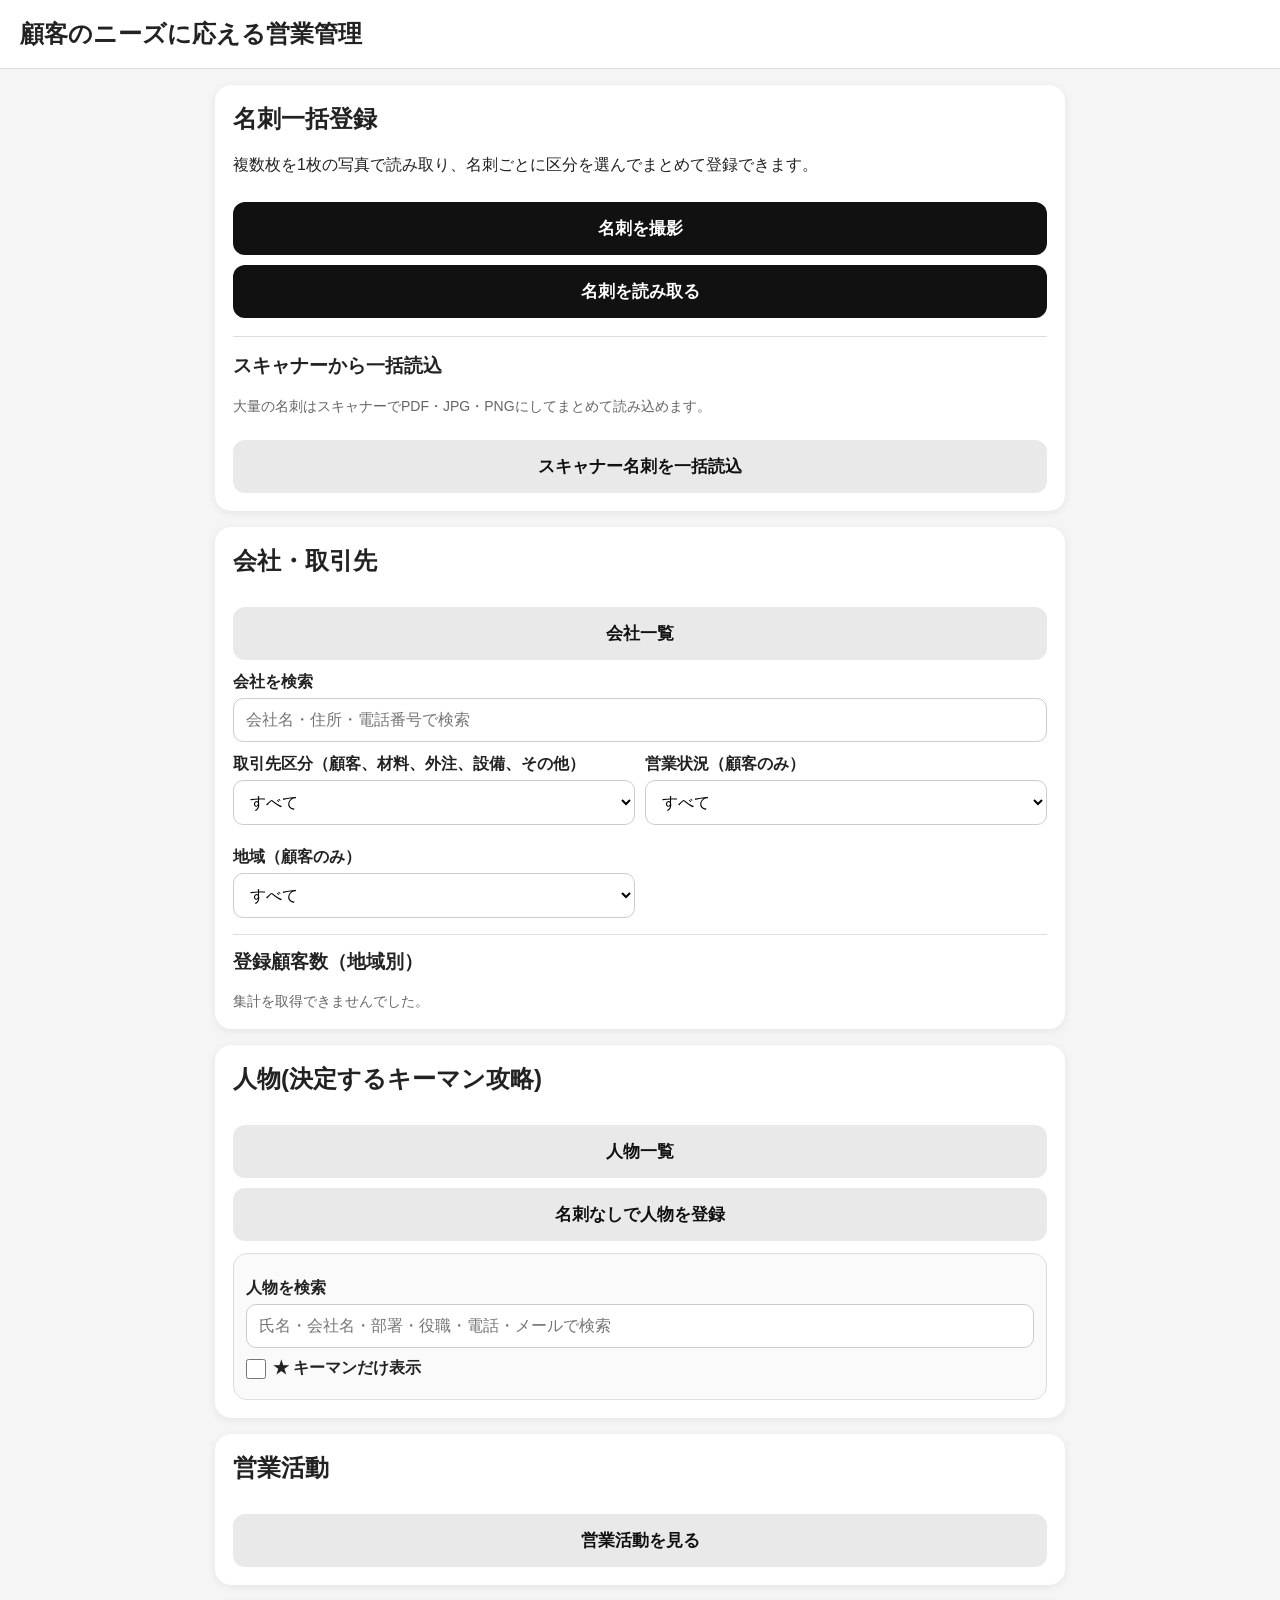
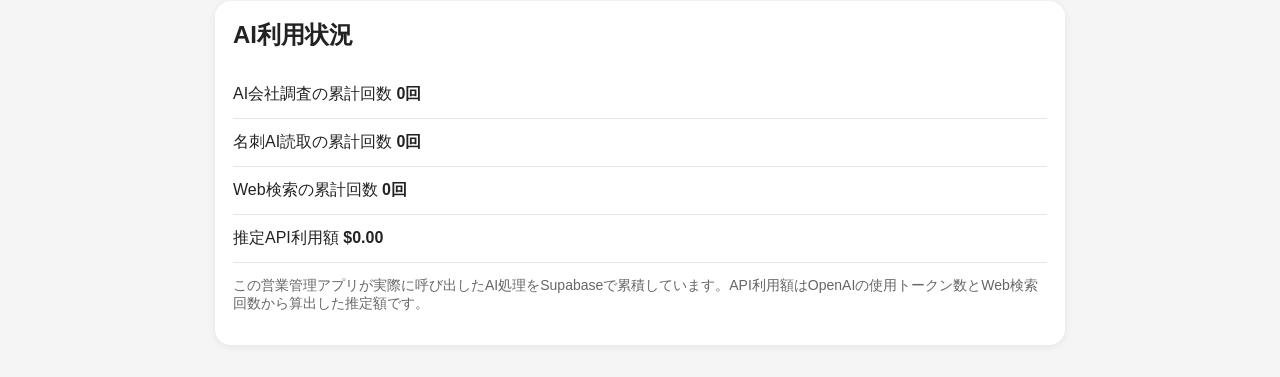
==== index.html @ 2561a69f "Load one-line people notes" ====
<!DOCTYPE html>
<html lang="ja"><head><meta charset="UTF-8"><meta name="viewport" content="width=device-width,initial-scale=1"><title>営業管理</title><style>
body{font-family:-apple-system,BlinkMacSystemFont,"Segoe UI",sans-serif;margin:0;background:#f5f5f5;color:#222}header{background:#fff;padding:18px 20px;font-size:24px;font-weight:700;border-bottom:1px solid #ddd;position:sticky;top:0;z-index:5}main{padding:16px;max-width:850px;margin:auto}.card{background:#fff;border-radius:16px;padding:18px;margin-bottom:16px;box-shadow:0 2px 8px #0001}h2,h3,h4{margin-top:0}label{display:block;margin-top:12px;margin-bottom:5px;font-weight:700}input,textarea,select{width:100%;box-sizing:border-box;padding:12px;border:1px solid #ccc;border-radius:10px;font-size:16px;background:#fff}button{width:100%;padding:15px;margin-top:10px;border:0;border-radius:12px;font-size:17px;font-weight:700;cursor:pointer}.primary{background:#111;color:#fff}.secondary{background:#e9e9e9;color:#111}.row{padding:13px 0;border-bottom:1px solid #e5e5e5}.clickable{cursor:pointer;text-decoration:underline;text-underline-offset:3px}.muted{color:#666;font-size:14px}.company-summary{font-size:14px;color:#444;margin:4px 0 2px;line-height:1.45}.hidden{display:none}.section-gap{margin-top:18px;padding-top:16px;border-top:1px solid #ddd}.badge{display:inline-block;font-size:13px;font-weight:800;padding:5px 9px;border-radius:999px;margin:5px 6px 4px 0}.顧客{background:#ff4fa3;color:#fff}.材料メーカー{background:#a9ef61}.外注先{background:#66d9ff}.設備会社{background:#ffe45e}.その他{background:#ddd}.status{display:inline-block;font-size:12px;padding:4px 8px;border-radius:999px;background:#eee}.batch-card,.article{border:1px solid #ddd;border-radius:14px;padding:14px;margin-top:14px;background:#fafafa}.filters{display:grid;grid-template-columns:1fr 1fr;gap:10px}@media(max-width:560px){.filters{grid-template-columns:1fr}}.article a,.youtube-link{font-weight:700}.article .meta{font-size:13px;color:#666}.choice-group{display:flex;flex-wrap:wrap;gap:6px 16px;margin:5px 0 10px}.choice{display:inline-flex;align-items:center;gap:5px;margin:0;padding:2px 0;font-size:15px;font-weight:400}.choice input{width:16px;height:16px;margin:0}.tendency-box{border:1px solid #e6e6e6;border-radius:14px;padding:14px;margin-top:16px;background:#fffdfd}.topic-box{margin-top:14px;padding:15px;border-radius:14px;background:#fff7e8;border:1px solid #f4d9a8}.topic-box h3{margin-bottom:10px}.topic-section{margin-top:12px;padding-top:10px;border-top:1px solid #f0d7ac}.topic-section:first-of-type{margin-top:0;padding-top:0;border-top:0}.topic-section h4{font-size:16px;margin:0 0 8px}.topic-item{background:#fff;border:1px solid #ead9bd;border-radius:12px;padding:11px 12px;margin:8px 0}.topic-title{font-size:13px;font-weight:800;color:#7a5a21;margin-bottom:4px}.topic-talk{font-size:15px;line-height:1.65}.topic-why{font-size:13px;color:#666;margin-top:5px;line-height:1.5}.glossary{margin-top:16px;padding:15px;border-radius:14px;background:#f4f8ff;border:1px solid #dbe8ff}.glossary h3{margin-bottom:5px}.glossary-intro{font-size:14px;color:#555;margin:0 0 10px}.term{padding:12px 0;border-bottom:1px solid #dbe3ef}.term:last-child{border-bottom:0}.term b{display:block;margin-bottom:3px}.term span{font-size:14px;line-height:1.55;color:#333}.term-image{width:100%;max-width:420px;max-height:280px;object-fit:contain;background:#fff;border:1px solid #dbe3ef;border-radius:12px;margin-top:10px}.image-caption{font-size:12px;color:#666;margin-top:4px}.image-source{font-size:12px;margin-top:3px;display:inline-block}.drawing-box{margin-top:16px;padding:14px;border:1px solid #d9d9d9;border-radius:12px;background:#fafafa}.drawing-box h4{margin:0 0 8px}.drawing-item{padding:10px 0;border-bottom:1px solid #e5e5e5}.drawing-item:last-child{border-bottom:0}.drawing-name{font-weight:700;margin-bottom:6px}.drawing-actions{display:flex;gap:8px;align-items:center}.drawing-actions a{display:inline-block;padding:8px 10px;border-radius:9px;background:#e9e9e9;color:#111;text-decoration:none;font-weight:700}.drawing-actions button{width:auto;margin:0;padding:8px 10px;font-size:14px;background:#ffe7e7;color:#8b0000}.drawing-upload-note{font-size:13px;color:#666;line-height:1.5;margin:4px 0 10px}.contact-person-card{padding:14px 0}.contact-person-card textarea{min-height:88px}.contact-person-card button{margin-top:7px}.region-counts{margin-top:16px;padding-top:14px;border-top:1px solid #ddd}.region-count-grid{display:grid;grid-template-columns:repeat(2,minmax(0,1fr));gap:8px 12px;margin-top:10px}.region-count-item{background:#f7f7f7;border-radius:10px;padding:9px 10px;font-size:14px}.region-count-item strong{float:right}
</style></head><body><header>顧客のニーズに応える営業管理</header><main>
<div class="card"><h2>名刺一括登録</h2><p>複数枚を1枚の写真で読み取り、名刺ごとに区分を選んでまとめて登録できます。</p><input type="file" id="cardCamera" accept="image/*" capture="environment" class="hidden"><button class="primary" id="cameraButton">名刺を撮影</button><img id="cardPreview" class="hidden" style="width:100%;margin-top:15px;border-radius:12px"><button class="primary" id="readCardButton">名刺を読み取る</button><div class="section-gap"><h3>スキャナーから一括読込</h3><p class="muted">大量の名刺はスキャナーでPDF・JPG・PNGにしてまとめて読み込めます。</p><button class="secondary" type="button" id="openScannerImportButton">スキャナー名刺を一括読込</button></div><div id="cardResult" class="hidden section-gap"><h3 id="cardResultTitle">読み取り結果</h3><button class="primary" id="saveAllCardsButtonTop">まとめて登録する</button><div id="batchCardList"></div><button class="primary" id="saveAllCardsButton">まとめて登録する</button><div class="section-gap"><p class="muted" style="margin-bottom:6px">続けて次の名刺を処理</p><button class="primary" id="cameraButtonAgain">名刺を撮影</button><button class="primary" id="readCardButtonAgain">名刺を読み取る</button></div></div></div>
<div class="card"><h2>会社・取引先</h2><button class="secondary" id="companyListButton">会社一覧</button><label for="companySearch">会社を検索</label><input id="companySearch" type="search" placeholder="会社名・住所・電話番号で検索" autocomplete="off"><div class="filters"><div><label>取引先区分（顧客、材料、外注、設備、その他）</label><select id="relationshipFilter"><option>すべて</option><option>顧客</option><option>材料メーカー</option><option>外注先</option><option>設備会社</option><option>その他</option></select></div><div><label>営業状況（顧客のみ）</label><select id="salesStatusFilter"><option>すべて</option><option>未訪問</option><option>訪問済み</option><option>継続フォロー</option><option>見積あり</option><option>受注</option></select></div><div><label>地域（顧客のみ）</label><select id="regionFilter"><option>すべて</option><option>北部九州</option><option>南部九州</option><option>佐賀県</option><option>長崎県</option><option>熊本県</option><option>大分県</option><option>宮崎県</option><option>鹿児島県</option><option>山口県</option><option>その他</option></select></div></div><div id="regionCustomerCounts" class="region-counts"><h3>登録顧客数（地域別）</h3><div class="muted">集計中…</div></div><div id="companyList" class="hidden section-gap"></div><div id="companyProfile" class="hidden section-gap"></div></div>
<div class="card"><h2>人物(決定するキーマン攻略)</h2><button class="secondary" id="contactListButton">人物一覧</button><div id="contactList" class="hidden section-gap"></div></div><div class="card"><h2>営業活動</h2><button class="secondary" id="activityListButton">営業活動を見る</button><div id="activityList" class="hidden section-gap"></div></div>
<div class="card" id="aiUsageCard"><h2>AI利用状況</h2><div class="row">AI会社調査の累計回数 <strong id="aiResearchCount">0回</strong></div><div class="row">名刺AI読取の累計回数 <strong id="aiCardCount">0回</strong></div><div class="row">Web検索の累計回数 <strong id="aiWebCount">0回</strong></div><div class="row">推定API利用額 <strong id="aiEstimatedCost">$0.00</strong></div><p class="muted">この営業管理アプリが実際に呼び出したAI処理をSupabaseで累積しています。API利用額はOpenAIの使用トークン数とWeb検索回数から算出した推定額です。</p></div></main><script>
const $=id=>document.getElementById(id),U='https://emauqxftmauvsffdjvyh.supabase.co',K='sb_publishable_9rgwKLiJU9dGVkqttq0-fQ_hrhNqnfa',A='eyJhbGciOiJIUzI1NiIsInR5cCI6IkpXVCJ9.eyJpc3MiOiJzdXBhYmFzZSIsInJlZiI6ImVtYXVxeGZ0bWF1dnNmZmRqdnloIiwicm9sZSI6ImFub24iLCJpYXQiOjE3ODY4Njg0NzksImV4cCI6MjEwMjQ0NDQ3OX0.iN2xz71VCeP7o6nz89v0wJMrUYkGyPKATtWaCl-MIO4',H={apikey:K,Authorization:`Bearer ${A}`},T=['顧客','材料メーカー','外注先','設備会社','その他'];
const esc=s=>String(s??'').replaceAll('&','&amp;').replaceAll('<','&lt;').replaceAll('>','&gt;').replaceAll('"','&quot;').replaceAll("'",'&#039;');
const norm=s=>(s||'').normalize('NFKC').replace(/\s+/g,'').toLowerCase();
const companyNorm=s=>norm(s).replace(/株式会社|有限会社|合同会社|合資会社|合名会社|\(株\)|（株）|\(有\)|（有）/g,'');
const urlLink=(url,label='リンクを開く')=>{const v=String(url||'').trim();return /^https?:\/\//i.test(v)?`<a href="${esc(v)}" target="_blank" rel="noopener noreferrer">${esc(label)}</a>`:''};
const opts=s=>T.map(x=>`<option ${x===s?'selected':''}>${x}</option>`).join('');
let companyListScrollY=0,detailOpen=false;
const LIST_CTX_KEY='salesCrmCompanyListContext';
function saveListContext(){const ctx={relationship:$('relationshipFilter')?.value||'すべて',salesStatus:$('salesStatusFilter')?.value||'すべて',region:$('regionFilter')?.value||'すべて',query:$('companySearch')?.value||'',scrollY:window.scrollY};sessionStorage.setItem(LIST_CTX_KEY,JSON.stringify(ctx));return ctx}
function readListContext(){try{return JSON.parse(sessionStorage.getItem(LIST_CTX_KEY)||'null')}catch{return null}}
function restoreListContext(ctx){if(!ctx)return;$('relationshipFilter').value=ctx.relationship||'すべて';$('salesStatusFilter').value=ctx.salesStatus||'すべて';$('regionFilter').value=ctx.region||'すべて';if($('companySearch'))$('companySearch').value=ctx.query||''}
if(!history.state)history.replaceState({view:'home'},'',location.pathname+location.search);
function editDistance(a,b){a=companyNorm(a);b=companyNorm(b);const m=a.length,n=b.length,d=Array.from({length:m+1},(_,i)=>Array(n+1).fill(0));for(let i=0;i<=m;i++)d[i][0]=i;for(let j=0;j<=n;j++)d[0][j]=j;for(let i=1;i<=m;i++)for(let j=1;j<=n;j++)d[i][j]=Math.min(d[i-1][j]+1,d[i][j-1]+1,d[i-1][j-1]+(a[i-1]===b[j-1]?0:1));return d[m][n]}
function similarity(a,b){const x=companyNorm(a),y=companyNorm(b),max=Math.max(x.length,y.length);return max?1-editDistance(x,y)/max:1}
function bestSimilarCompany(name,companies){let best=null,score=0;for(const c of companies){const s=similarity(name,c.company_name);if(s>score){score=s;best=c}}return score>=0.72?{company:best,score}:null}
const NORTH_FUKUOKA=['北九州市','中間市','水巻町','遠賀町','岡垣町','芦屋町','直方市','宮若市','鞍手町','小竹町','飯塚市','嘉麻市','桂川町','田川市','香春町','添田町','糸田町','川崎町','大任町','赤村','福智町','行橋市','豊前市','苅田町','みやこ町','築上町','吉富町','上毛町','宗像市','福津市','古賀市','新宮町'];
const PREF_HINTS={
'佐賀県':['佐賀県','佐賀市','唐津市','鳥栖市','多久市','伊万里市','武雄市','鹿島市','小城市','嬉野市','神埼市','吉野ヶ里町','基山町','上峰町','みやき町','有田町','大町町','江北町','白石町','太良町'],
'長崎県':['長崎県','長崎市','佐世保市','島原市','諫早市','大村市','平戸市','松浦市','対馬市','壱岐市','五島市','西海市','雲仙市','南島原市','長与町','時津町','東彼杵町','川棚町','波佐見町','小値賀町','佐々町','新上五島町'],
'熊本県':['熊本県','熊本市','八代市','人吉市','荒尾市','水俣市','玉名市','山鹿市','菊池市','宇土市','上天草市','宇城市','阿蘇市','天草市','合志市','美里町','玉東町','南関町','長洲町','和水町','大津町','菊陽町','南小国町','小国町','産山村','高森町','西原村','南阿蘇村','御船町','嘉島町','益城町','甲佐町','山都町','氷川町','芦北町','津奈木町','錦町','多良木町','湯前町','水上村','相良村','五木村','山江村','球磨村','あさぎり町','苓北町'],
'大分県':['大分県','大分市','別府市','中津市','日田市','佐伯市','臼杵市','津久見市','竹田市','豊後高田市','杵築市','宇佐市','豊後大野市','由布市','国東市','姫島村','日出町','九重町','玖珠町'],
'宮崎県':['宮崎県','宮崎市','都城市','延岡市','日南市','小林市','日向市','串間市','西都市','えびの市','三股町','高原町','国富町','綾町','高鍋町','新富町','西米良村','木城町','川南町','都農町','門川町','諸塚村','椎葉村','美郷町','高千穂町','日之影町','五ヶ瀬町'],
'鹿児島県':['鹿児島県','鹿児島市','鹿屋市','枕崎市','阿久根市','出水市','指宿市','西之表市','垂水市','薩摩川内市','日置市','曽於市','霧島市','いちき串木野市','南さつま市','志布志市','奄美市','南九州市','伊佐市','姶良市','三島村','十島村','さつま町','長島町','湧水町','大崎町','東串良町','錦江町','南大隅町','肝付町','中種子町','南種子町','屋久島町','大和村','宇検村','瀬戸内町','龍郷町','喜界町','徳之島町','天城町','伊仙町','和泊町','知名町','与論町'],
'山口県':['山口県','下関市','宇部市','山口市','萩市','防府市','下松市','岩国市','光市','長門市','柳井市','美祢市','周南市','山陽小野田市','周防大島町','和木町','上関町','田布施町','平生町','阿武町']};
function regionOfAddress(address){const a=String(address||'').normalize('NFKC');if(!a)return 'その他';if(a.includes('福岡県')||NORTH_FUKUOKA.some(x=>a.includes(x))||['福岡市','久留米市','大牟田市','筑後市','八女市','柳川市','みやま市','筑紫野市','春日市','大野城市','太宰府市','糸島市'].some(x=>a.includes(x))){return NORTH_FUKUOKA.some(x=>a.includes(x))?'北部九州':'南部九州'}for(const [pref,hints] of Object.entries(PREF_HINTS)){if(hints.some(x=>a.includes(x)))return pref}const prefs=['北海道','青森県','岩手県','宮城県','秋田県','山形県','福島県','茨城県','栃木県','群馬県','埼玉県','千葉県','東京都','神奈川県','新潟県','富山県','石川県','福井県','山梨県','長野県','岐阜県','静岡県','愛知県','三重県','滋賀県','京都府','大阪府','兵庫県','奈良県','和歌山県','鳥取県','島根県','岡山県','広島県','徳島県','香川県','愛媛県','高知県','沖縄県'];for(const pref of prefs){if(a.includes(pref))return pref}return 'その他'}
async function loadRegionCustomerCounts(){const box=$('regionCustomerCounts');if(!box)return;try{const a=await getAll(`/rest/v1/companies?select=address&relationship_type=eq.${encodeURIComponent('顧客')}`);const order=['北部九州','南部九州','佐賀県','長崎県','熊本県','大分県','宮崎県','鹿児島県','山口県','その他'];const counts=Object.fromEntries(order.map(x=>[x,0]));for(const c of a){const r=regionOfAddress(c.address);counts[r]=(counts[r]||0)+1}box.innerHTML=`<h3>登録顧客数（地域別）</h3><div style="font-size:15px;margin-bottom:4px">顧客合計 <strong>${a.length}社</strong></div><div class="region-count-grid">${order.map(r=>`<div class="region-count-item">${r}<strong>${counts[r]||0}社</strong></div>`).join('')}</div>`}catch(e){box.innerHTML=`<h3>登録顧客数（地域別）</h3><div class="muted">集計を取得できませんでした。</div>`}}
loadRegionCustomerCounts();
function glossaryFor(c){let items=Array.isArray(c.main_product_glossary)?c.main_product_glossary:[],imgs=Array.isArray(c.main_product_glossary_images)?c.main_product_glossary_images:[];if(!items.length)return `<div class="glossary"><h3>主力製品の用語をやさしく解説</h3><p class="glossary-intro">主力製品に関する専門用語は、現在まだAIで整理されていません。</p></div>`;return `<div class="glossary"><h3>主力製品の用語をやさしく解説</h3><p class="glossary-intro">文章だけで分かりにくいものは、確認できた実物写真や図も表示します。</p>${items.map(x=>{let im=imgs.find(y=>norm(y.term)===norm(x.term));return `<div class="term"><b>${esc(x.term||'')}</b><span>${esc(x.explanation||'')}</span>${im?`<div><img class="term-image" src="${esc(im.image_url)}" alt="${esc(x.term||'主力製品')}の参考画像" loading="lazy" onerror="this.style.display='none';this.nextElementSibling.style.display='none';"><div><div class="image-caption">${esc(im.caption||'参考画像')}</div><a class="image-source" href="${esc(im.source_page_url)}" target="_blank" rel="noopener">画像の出典を見る</a></div></div>`:''}</div>`}).join('')}</div>`}
function linkifyText(text){const raw=String(text||'');const re=/(https?:\/\/[^\s<>'"）)】]+)(?=[\s<>'"）)】]|$)/g;let out='',last=0,m;while((m=re.exec(raw))){out+=esc(raw.slice(last,m.index));const u=m[1];out+=`<a href="${esc(u)}" target="_blank" rel="noopener noreferrer">${esc(u)}</a>`;last=m.index+u.length}return out+esc(raw.slice(last))}
function topicItems(items){if(!Array.isArray(items)||!items.length)return '<p class="muted">AIが現在の話題を整理中です。</p>';return items.map(x=>`<div class="topic-item"><div class="topic-title">${linkifyText(x.title||'')}</div><div class="topic-talk">${linkifyText(x.talk||'')}</div>${x.why?`<div class="topic-why">なぜ使いやすい？ ${linkifyText(x.why)}</div>`:''}${x.url&&/^https?:\/\//i.test(x.url)?`<div class="topic-why"><a href="${esc(x.url)}" target="_blank" rel="noopener noreferrer">この話題の出典を開く</a></div>`:''}</div>`).join('')}
function salesTopicsFor(c){return `<div class="topic-box"><h3>今日の営業の話題</h3><div class="topic-section"><h4>① 今日の雑談ネタ</h4>${topicItems(c.smalltalk_topics)}</div><div class="topic-section"><h4>② この会社・業界の話題</h4>${topicItems(c.professional_topics)}</div></div>`}
async function get(path){let r=await fetch(U+path,{headers:H}),t=await r.text(),d;try{d=JSON.parse(t)}catch{throw Error(`データ取得エラー (${r.status})`)}if(!r.ok)throw Error(d?.message||`データ取得エラー (${r.status})`);return d}
async function getAll(path,pageSize=100){let all=[],offset=0;while(true){const sep=path.includes('?')?'&':'?';const page=await get(`${path}${sep}limit=${pageSize}&offset=${offset}`);all.push(...page);if(page.length<pageSize)break;offset+=pageSize;if(offset>5000)throw Error('会社一覧の取得件数が多すぎます')}return all}
async function patch(path,b){let r=await fetch(U+path,{method:'PATCH',headers:{...H,'Content-Type':'application/json'},body:JSON.stringify(b)});if(!r.ok)throw Error('保存に失敗しました');return r}

async function renderAiUsage(){try{const a=await get('/rest/v1/ai_usage_stats?id=eq.1&select=company_research_count,card_read_count,web_search_count,input_tokens,output_tokens,estimated_cost_usd,updated_at');const u=a[0]||{};if($('aiResearchCount'))$('aiResearchCount').textContent=Number(u.company_research_count||0).toLocaleString()+'回';if($('aiCardCount'))$('aiCardCount').textContent=Number(u.card_read_count||0).toLocaleString()+'回';if($('aiWebCount'))$('aiWebCount').textContent=Number(u.web_search_count||0).toLocaleString()+'回';if($('aiEstimatedCost'))$('aiEstimatedCost').textContent='$'+Number(u.estimated_cost_usd||0).toFixed(4)}catch(e){console.warn('AI利用状況の取得に失敗',e)}}
renderAiUsage();
$('cameraButton').onclick=()=>$('cardCamera').click();document.addEventListener('click',e=>{if(e.target?.id==='saveAllCardsButtonTop')$('saveAllCardsButton').click();if(e.target?.id==='cameraButtonAgain')$('cardCamera').click();if(e.target?.id==='readCardButtonAgain')$('readCardButton').click()});$('cardCamera').onchange=function(){if(this.files[0]){$('cardPreview').src=URL.createObjectURL(this.files[0]);$('cardPreview').classList.remove('hidden')}};let cards=[];
$('readCardButton').onclick=async function(){let f=$('cardCamera').files[0];if(!f)return alert('先に名刺を撮影してください');this.disabled=true;this.textContent='AIで読み取り中…';let rd=new FileReader();rd.onload=async()=>{try{let r=await fetch(`${U}/functions/v1/read-business-card`,{method:'POST',headers:{...H,'Content-Type':'application/json'},body:JSON.stringify({image:rd.result})}),d=await r.json();if(!r.ok)throw Error(d.error||'読み取り失敗');cards=(d.cards||[]).map(x=>({...x,relationship_type:'顧客'}));renderAiUsage();$('batchCardList').innerHTML=cards.map((c,i)=>`<div class="batch-card"><h4>名刺 ${i+1}</h4><label>取引先区分（顧客、材料、外注、設備、その他）</label><select data-i="${i}" data-f="relationship_type">${opts('顧客')}</select><label>会社名</label><input data-i="${i}" data-f="company_name" value="${esc(c.company_name)}"><label>氏名</label><input data-i="${i}" data-f="person_name" value="${esc(c.person_name)}"><label>部署</label><input data-i="${i}" data-f="department" value="${esc(c.department)}"><label>役職</label><input data-i="${i}" data-f="position" value="${esc(c.position)}"><label>電話</label><input data-i="${i}" data-f="phone" value="${esc(c.phone)}"><label>メール</label><input data-i="${i}" data-f="email" value="${esc(c.email)}"><label>住所</label><input data-i="${i}" data-f="address" value="${esc(c.address)}"></div>`).join('');document.querySelectorAll('[data-i]').forEach(e=>e.oninput=()=>cards[+e.dataset.i][e.dataset.f]=e.value);$('cardResultTitle').textContent=`${cards.length}枚の名刺を読み取りました`;$('cardResult').classList.remove('hidden')}catch(e){alert(e.message)}finally{this.disabled=false;this.textContent='名刺を読み取る'}};rd.readAsDataURL(f)};
$('saveAllCardsButton').onclick=async function(){let ok=0,merged=0,skipped=0;let companies=await get('/rest/v1/companies?select=id,company_name,address,phone');for(const c of cards){if(!c.company_name||!c.person_name){skipped++;continue}let co=companies.find(x=>companyNorm(x.company_name)===companyNorm(c.company_name));let id;if(co){id=co.id;merged++}else{let near=bestSimilarCompany(c.company_name,companies);if(near){let useExisting=confirm(`会社名の読み取りミスの可能性があります。\n\n読み取り：${c.company_name}\n既存候補：${near.company.company_name}\n\nOK：既存会社にまとめる\nキャンセル：別会社として登録する`);if(useExisting){id=near.company.id;merged++}else{id=null}}if(!id){let r=await fetch(`${U}/rest/v1/companies`,{method:'POST',headers:{...H,'Content-Type':'application/json',Prefer:'return=representation'},body:JSON.stringify({company_name:c.company_name,address:c.address||'',phone:c.phone||'',relationship_type:c.relationship_type,ai_review_status:'未調査'})}),d=await r.json();if(!r.ok){if(r.status===409){let fresh=await get('/rest/v1/companies?select=id,company_name');let same=fresh.find(x=>companyNorm(x.company_name)===companyNorm(c.company_name));if(same){id=same.id;merged++}else throw Error('会社登録で重複エラーが発生しました')}else throw Error(d?.message||'会社登録に失敗しました')}else{id=d[0]?.id;companies.push({id,company_name:c.company_name,address:c.address||'',phone:c.phone||''})}}}let people=await get(`/rest/v1/contacts?company_id=eq.${id}&select=name`);if(!people.some(p=>norm(p.name)===norm(c.person_name))){let pr=await fetch(`${U}/rest/v1/contacts`,{method:'POST',headers:{...H,'Content-Type':'application/json'},body:JSON.stringify({company_id:id,name:c.person_name,department:c.department||'',position:c.position||'',phone:c.phone||'',email:c.email||''})});if(pr.ok)ok++}}alert(`人物 ${ok}件を登録しました。\n既存会社へ統合 ${merged}件${skipped?`\n未登録 ${skipped}件`:''}`);loadRegionCustomerCounts()};
async function loadCompanies(pushState=true){try{let ty=$('relationshipFilter').value,st=$('salesStatusFilter').value,rg=$('regionFilter').value,url='/rest/v1/companies?select=id,company_name,short_description,address,phone,sales_status,ai_review_status,relationship_type&order=company_name.asc';if(rg!=='すべて')url+=`&relationship_type=eq.${encodeURIComponent('顧客')}`;else if(ty!=='すべて')url+=`&relationship_type=eq.${encodeURIComponent(ty)}`;if(st!=='すべて')url+=`&relationship_type=eq.${encodeURIComponent('顧客')}&sales_status=eq.${encodeURIComponent(st)}`;let a=await getAll(url);if(rg!=='すべて')a=a.filter(c=>regionOfAddress(c.address)===rg);const q=norm($('companySearch')?.value||'');if(q)a=a.filter(c=>norm([c.company_name,c.address,c.phone].join(' ')).includes(q));$('companyList').innerHTML=a.map(c=>`<div class="row"><strong class="clickable" data-company="${c.id}">${esc(c.company_name)}</strong><div class="company-summary">${esc(c.short_description||'AI調査中…')}</div><span class="badge ${esc(c.relationship_type||'その他')}">${esc(c.relationship_type||'その他')}</span><span class="status">${esc(c.ai_review_status||'未調査')}</span><br>${esc(c.address||'')}<br>${esc(c.phone||'')}</div>`).join('')||'<p class="muted">この地域の顧客は登録されていません。</p>';$('companyList').classList.remove('hidden');$('companyProfile').classList.add('hidden');const ctx=saveListContext();const listState={view:'companies',filters:{relationship:ctx.relationship,salesStatus:ctx.salesStatus,region:ctx.region},scrollY:ctx.scrollY};if(pushState)history.pushState(listState,'','#companies');else if(history.state?.view==='companies')history.replaceState(listState,'','#companies');document.querySelectorAll('[data-company]').forEach(e=>e.onclick=()=>showCompany(e.dataset.company,true))}catch(e){alert('会社一覧エラー：'+e.message)}}$('companyListButton').onclick=()=>loadCompanies(true);$('relationshipFilter').onchange=()=>loadCompanies(false);$('salesStatusFilter').onchange=()=>loadCompanies(false);$('regionFilter').onchange=()=>loadCompanies(false);let companySearchTimer;$('companySearch').oninput=()=>{clearTimeout(companySearchTimer);companySearchTimer=setTimeout(()=>loadCompanies(false),180)};
function choices(id,vals,sel=[]){let s=new Set(sel||[]);return `<div id="${id}" class="choice-group">${vals.map(v=>`<label class="choice"><input type="checkbox" value="${v}" ${s.has(v)?'checked':''}>${v}</label>`).join('')}</div>`}const checked=id=>[...document.querySelectorAll(`#${id} input:checked`)].map(x=>x.value);
async function showCompany(id,pushState=true){if(pushState){companyListScrollY=window.scrollY;const ctx=saveListContext();const prev={view:'companies',filters:{relationship:ctx.relationship,salesStatus:ctx.salesStatus,region:ctx.region},scrollY:ctx.scrollY};history.replaceState(prev,'','#companies');history.pushState({view:'company',id:String(id)},'',`#company-${id}`);detailOpen=true}let [a,p]=await Promise.all([get(`/rest/v1/companies?id=eq.${id}&select=*`),get(`/rest/v1/contacts?company_id=eq.${id}&select=*`)]);if(!a.length)return;let c=a[0],is=c.relationship_type==='顧客',arts=Array.isArray(c.related_articles)?c.related_articles:[],drawings=Array.isArray(c.typical_drawings)?c.typical_drawings:[];$('companyProfile').innerHTML=`<h3>${esc(c.company_name)}</h3><div class="company-summary">${esc(c.short_description||'AI調査中…')}</div><span class="status">${esc(c.ai_review_status||'未調査')}</span><div style="margin-top:12px"><strong>住所</strong><div style="margin-top:5px;line-height:1.55">${esc(c.address||'住所未登録')}</div>${c.address?`<div style="margin-top:6px"><a href="https://www.google.com/maps?q=${encodeURIComponent(`${c.company_name} ${c.address||''}`)}" target="_blank" rel="noopener noreferrer">Googleマップで場所を見る</a></div>`:''}</div><div class="section-gap"><h3>この会社の人物</h3>${p.map(x=>`<div class="row contact-person-card"><strong>${esc(x.name)}</strong><br>${esc(x.department||'')} ${esc(x.position||'')}<label>過去歴・趣味・関心事メモ</label><textarea id="historyInterestNotes-${x.id}" placeholder="例：以前は設計部門／ゴルフが趣味／地元野球チームをよく見る">${esc(x.hobbies_topics||'')}</textarea><label>人物像・傾向メモ</label><textarea id="personaNotes-${x.id}" placeholder="例：結論から話すと反応が良い／品質重視／価格より納期を気にする">${esc(x.persona_notes||'')}</textarea><button type="button" class="secondary" data-save-persona="${x.id}">人物メモを保存</button></div>`).join('')||'<p>人物登録なし</p>'}</div>${is?salesTopicsFor(c):''}${is?`<div class="tendency-box"><h3>注文実績、銘板の傾向</h3><label>種類</label>${choices('nameplateTypes',['プラスチック銘板','金属銘板','アルマイト銘板','ラベル','未分類'],c.nameplate_types)}<label>金属銘板の材質</label>${choices('metalMaterials',['SUS','真鍮','アルミ','未分類'],c.order_metal_materials)}<label>サイズ</label>${choices('nameplateSizes',['大型','中型','小型','未分類'],c.nameplate_sizes)}<label>数量</label>${choices('orderQuantities',['大量','中量','少量','未分類'],c.order_quantities)}<label>傾向メモ</label><textarea id="tendencyNotes">${esc(c.nameplate_tendency_notes||'')}</textarea><div class="drawing-box"><h4>典型図面・よく出る図面（PDF）</h4><p class="drawing-upload-note">この会社で典型的によく出る図面PDFを複数登録できます。PDFを開くと別タブで表示します。</p><div id="drawingList">${drawings.map((d,i)=>`<div class="drawing-item"><div class="drawing-name">${esc(d.name||`図面 ${i+1}`)}</div><div class="drawing-actions"><a href="${esc(d.url||'')}" target="_blank" rel="noopener noreferrer">PDFを開く</a><button type="button" data-delete-drawing="${i}">削除</button></div></div>`).join('')||'<div class="muted">まだPDFは登録されていません。</div>'}</div><label>図面名</label><input id="drawingLabel" placeholder="例：制御盤用アルミ銘板"><label>PDFファイル</label><input type="file" id="drawingFile" accept="application/pdf,.pdf"><button type="button" class="secondary" id="uploadDrawingButton">PDFを追加</button></div></div>`:''}<label>主力製品・事業</label><textarea id="profileMain">${esc(c.main_products||'')}</textarea><label>今後の方針・注力分野</label><textarea id="profileFuture">${esc(c.future_direction||'')}</textarea><label>品質・取引上の特徴</label><textarea id="profileQuality">${esc(c.quality_purchasing_traits||'')}</textarea>${!is?`<label>取引上の接点</label><textarea id="profileOpp">${esc(c.sales_opportunities||'')}</textarea>`:''}<label>社内メモ</label><textarea id="profileNotes">${esc(c.sales_notes||'')}</textarea><label>公式サイト</label><input id="profileWeb" value="${esc(c.website||'')}">${c.website?`<div style="margin-top:7px">${urlLink(c.website,'公式サイトを開く')}</div>`:''}<label>公式YouTubeチャンネル</label>${c.youtube_url?`<a class="youtube-link" href="${esc(c.youtube_url)}" target="_blank" rel="noopener">YouTubeチャンネルを開く</a>`:'<div class="muted">公式YouTubeチャンネルは確認できていません。</div>'}<button class="primary" id="saveProfile">保存する</button>${glossaryFor(c)}<div class="section-gap"><h3>関連記事・ニュース</h3>${arts.map(x=>`<div class="article"><a href="${esc(x.url)}" target="_blank" rel="noopener">${esc(x.title||'記事を見る')}</a>${x.source||x.date?`<div class="meta">${esc(x.source||'')}${x.date?'・'+esc(x.date):''}</div>`:''}${x.summary?`<div>${esc(x.summary)}</div>`:''}</div>`).join('')||'<p class="muted">関連記事なし</p>'}</div>`;
document.querySelectorAll('[data-save-persona]').forEach(btn=>btn.onclick=async()=>{
  const contactId=btn.dataset.savePersona;
  const ta=$(`personaNotes-${contactId}`);
  if(!ta)return;
  const oldText=btn.textContent;btn.disabled=true;btn.textContent='保存中…';
  const hi=$(`historyInterestNotes-${contactId}`);try{await patch(`/rest/v1/contacts?id=eq.${contactId}`,{persona_notes:ta.value||null,hobbies_topics:hi?.value||null});btn.textContent='保存しました';setTimeout(()=>{if(document.body.contains(btn)){btn.disabled=false;btn.textContent=oldText}},900)}catch(e){btn.disabled=false;btn.textContent=oldText;alert(e.message)}
});
if(is&&$('uploadDrawingButton')){
  $('uploadDrawingButton').onclick=async()=>{
    const file=$('drawingFile').files[0];
    if(!file)return alert('PDFファイルを選んでください');
    if(file.type&&file.type!=='application/pdf')return alert('PDFファイルを選んでください');
    if(file.size>20*1024*1024)return alert('PDFは20MB以下にしてください');
    const label=($('drawingLabel').value||'').trim()||file.name.replace(/\.pdf$/i,'');
    const path=`${id}/${Date.now()}-${Math.random().toString(36).slice(2,8)}.pdf`;
    const btn=$('uploadDrawingButton');btn.disabled=true;btn.textContent='PDFをアップロード中…';
    try{
      const r=await fetch(`${U}/storage/v1/object/company-drawings/${path}`,{method:'POST',headers:{...H,'Content-Type':'application/pdf','x-upsert':'false'},body:file});
      if(!r.ok){const t=await r.text();throw Error(`PDFアップロード失敗 (${r.status}) ${t.slice(0,200)}`)}
      const url=`${U}/storage/v1/object/public/company-drawings/${path}`;
      const next=[...drawings,{name:label,path,url,uploaded_at:new Date().toISOString()}];
      await patch(`/rest/v1/companies?id=eq.${id}`,{typical_drawings:next});
      alert('PDFを登録しました');await showCompany(id,false)
    }catch(e){alert(e.message)}finally{if($('uploadDrawingButton')){$('uploadDrawingButton').disabled=false;$('uploadDrawingButton').textContent='PDFを追加'}}
  };
  document.querySelectorAll('[data-delete-drawing]').forEach(btn=>btn.onclick=async()=>{
    const i=Number(btn.dataset.deleteDrawing),d=drawings[i];if(!d)return;
    if(!confirm(`「${d.name||'このPDF'}」を削除しますか？`))return;
    try{
      if(d.path){const r=await fetch(`${U}/storage/v1/object/company-drawings/${d.path}`,{method:'DELETE',headers:H});if(!r.ok&&r.status!==404)throw Error(`PDF削除失敗 (${r.status})`)}
      const next=drawings.filter((_,idx)=>idx!==i);
      await patch(`/rest/v1/companies?id=eq.${id}`,{typical_drawings:next});
      await showCompany(id,false)
    }catch(e){alert(e.message)}
  })
};$('saveProfile').onclick=async()=>{let body={relationship_type:c.relationship_type,website:$('profileWeb').value||null,main_products:$('profileMain').value||null,future_direction:$('profileFuture').value||null,quality_purchasing_traits:$('profileQuality').value||null,sales_notes:$('profileNotes').value||null};if(!is&&$('profileOpp'))body.sales_opportunities=$('profileOpp').value||null;if(is){body.nameplate_types=checked('nameplateTypes');body.order_metal_materials=checked('metalMaterials');body.nameplate_sizes=checked('nameplateSizes');body.order_quantities=checked('orderQuantities');body.nameplate_tendency_notes=$('tendencyNotes').value||null}try{await patch(`/rest/v1/companies?id=eq.${id}`,body);alert('保存しました');showCompany(id,false)}catch(e){alert(e.message)}};$('companyList').classList.add('hidden');$('companyProfile').classList.remove('hidden');setTimeout(()=>{const el=$('companyProfile');const y=el.getBoundingClientRect().top+window.scrollY-78;window.scrollTo({top:Math.max(0,y),behavior:'auto'})},0)}
window.addEventListener('popstate',async e=>{const hs=e.state||{},saved=readListContext();if(detailOpen){detailOpen=false;restoreListContext(saved);if(hs.view!=='companies')history.replaceState({view:'companies',filters:saved?{relationship:saved.relationship,salesStatus:saved.salesStatus,region:saved.region}:null,scrollY:saved?.scrollY||0},'','#companies');await loadCompanies(false);const y=saved&&Number.isFinite(saved.scrollY)?saved.scrollY:(companyListScrollY||0);setTimeout(()=>window.scrollTo(0,y),0);return}if(hs.view==='companies'){const ctx=hs.filters?{relationship:hs.filters.relationship,salesStatus:hs.filters.salesStatus,region:hs.filters.region,scrollY:hs.scrollY}:saved;restoreListContext(ctx);await loadCompanies(false);const y=ctx&&Number.isFinite(ctx.scrollY)?ctx.scrollY:(companyListScrollY||0);setTimeout(()=>window.scrollTo(0,y),0)}else if(hs.view==='company'&&hs.id){detailOpen=true;await showCompany(hs.id,false)}else{$('companyList').classList.add('hidden');$('companyProfile').classList.add('hidden')}});
$('contactListButton').onclick=async()=>{try{let a=await get('/rest/v1/contacts?select=*&order=name.asc');$('contactList').innerHTML=a.map(c=>`<div class="row"><strong>${esc(c.name)}</strong><br>${esc(c.department||'')} ${esc(c.position||'')}<br>${esc(c.phone||'')}<br>${esc(c.email||'')}</div>`).join('');$('contactList').classList.remove('hidden')}catch(e){alert(e.message)}};$('activityListButton').onclick=async()=>{try{let a=await get('/rest/v1/activities?select=*&order=activity_date.desc');$('activityList').innerHTML=a.map(x=>`<div class="row"><strong>${esc(x.activity_date||'')} ${esc(x.activity_type||'')}</strong><br>${esc(x.notes||'')}</div>`).join('')||'<p>営業活動なし</p>';$('activityList').classList.remove('hidden')}catch(e){alert(e.message)}};

const scannerImportButton=document.getElementById('openScannerImportButton');if(scannerImportButton)scannerImportButton.onclick=()=>{location.href='./scanner-import.html'};
</script><script src="./contact-features.js?v=20260821-2"></script><script src="./contact-short-notes.js?v=20260821-1"></script></body></html>
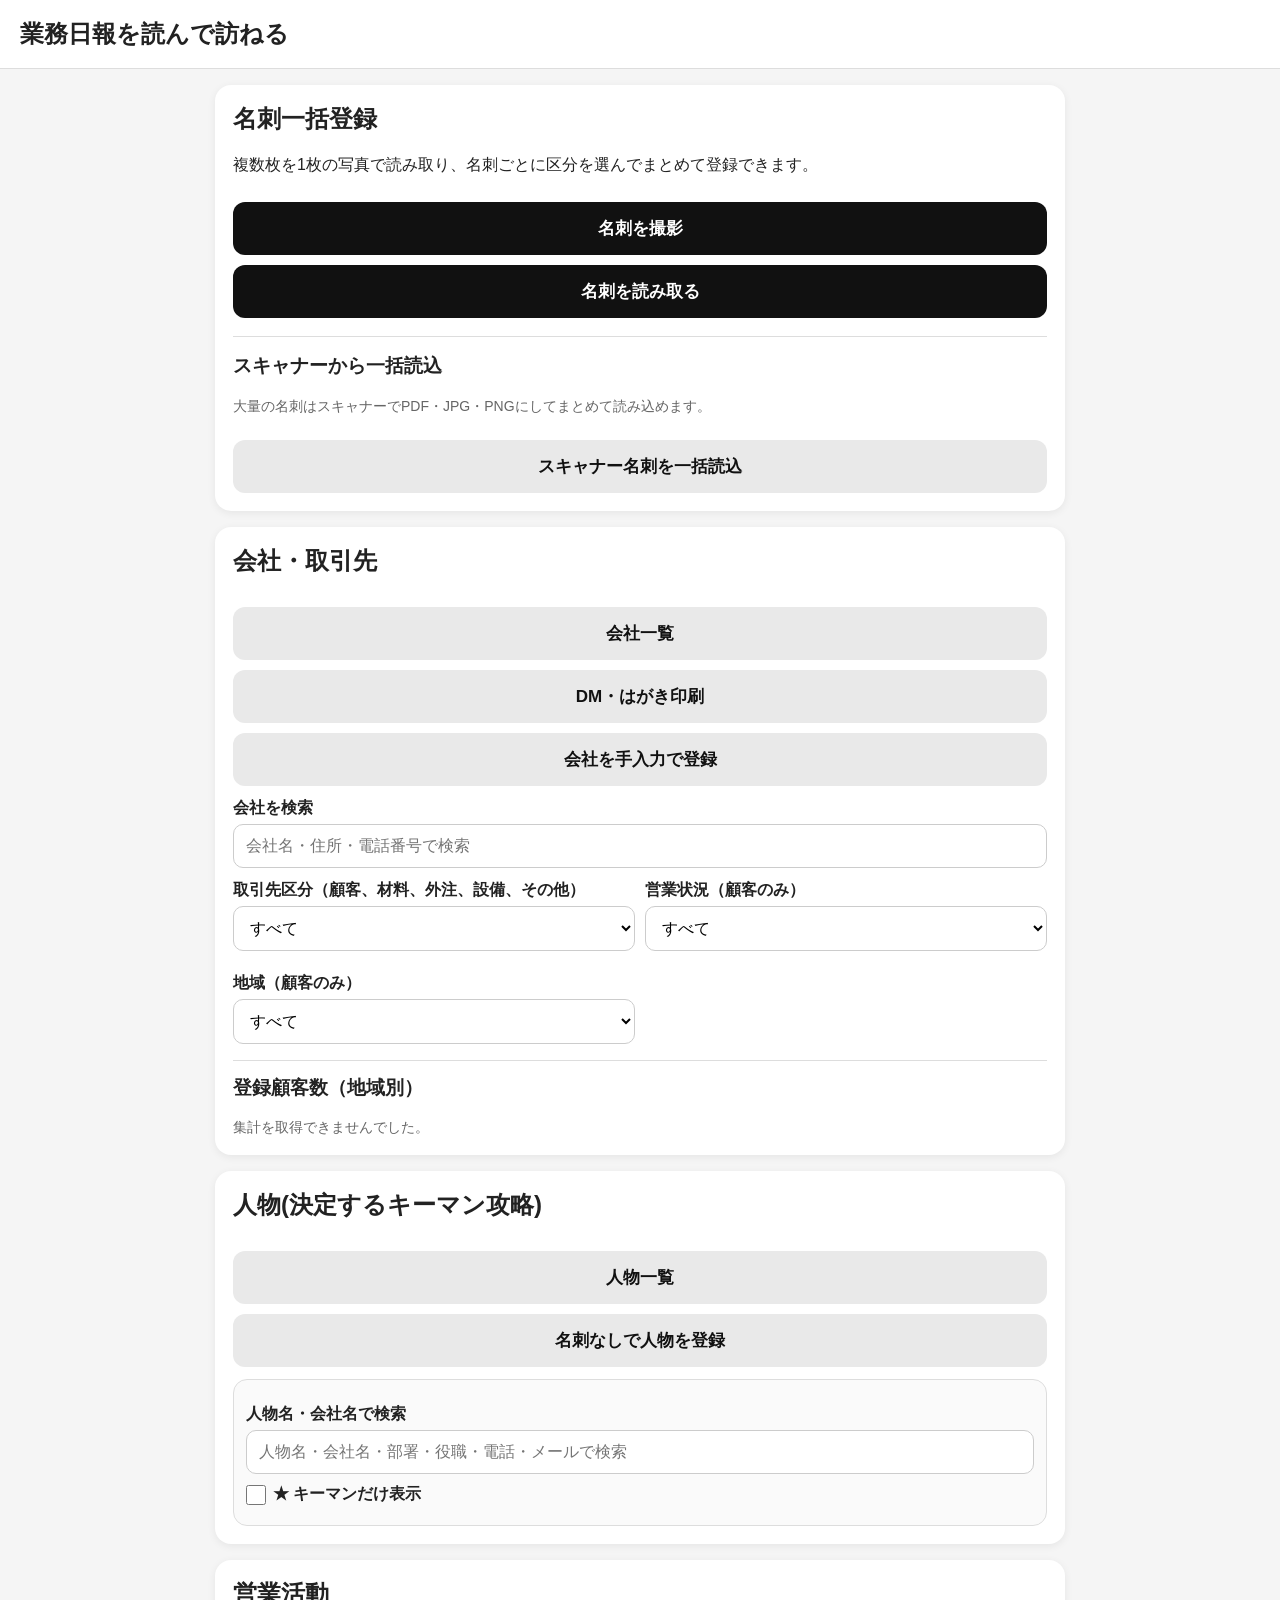
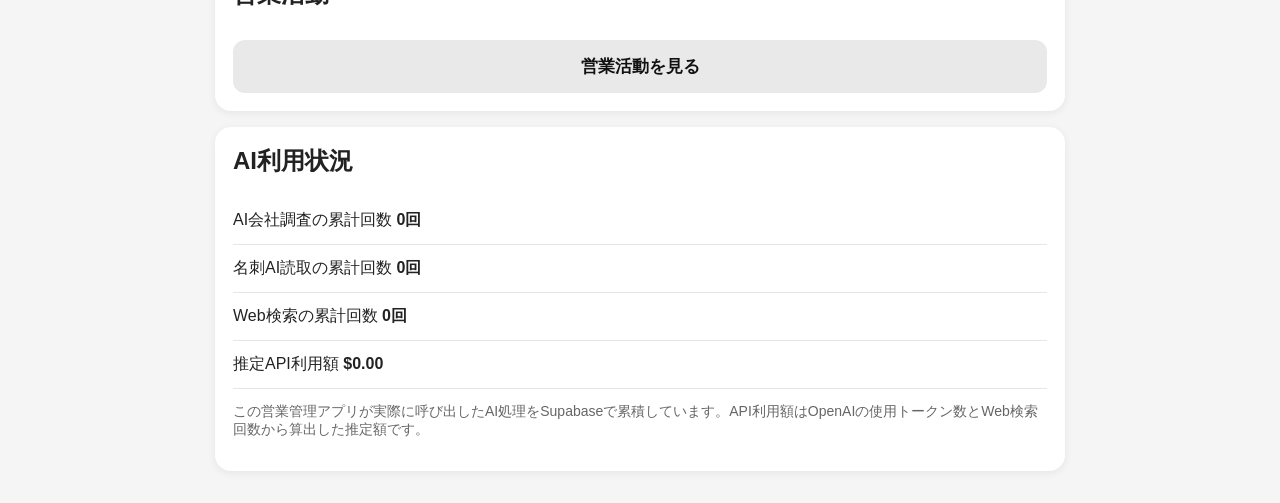
==== commit c1f1b457: "トップ画面のタイトルを変更" ====
--- a/index.html
+++ b/index.html
@@ -1,7 +1,7 @@
 <!DOCTYPE html>
 <html lang="ja"><head><meta charset="UTF-8"><meta name="viewport" content="width=device-width,initial-scale=1"><title>営業管理</title><style>
 body{font-family:-apple-system,BlinkMacSystemFont,"Segoe UI",sans-serif;margin:0;background:#f5f5f5;color:#222}header{background:#fff;padding:18px 20px;font-size:24px;font-weight:700;border-bottom:1px solid #ddd;position:sticky;top:0;z-index:5}main{padding:16px;max-width:850px;margin:auto}.card{background:#fff;border-radius:16px;padding:18px;margin-bottom:16px;box-shadow:0 2px 8px #0001}h2,h3,h4{margin-top:0}label{display:block;margin-top:12px;margin-bottom:5px;font-weight:700}input,textarea,select{width:100%;box-sizing:border-box;padding:12px;border:1px solid #ccc;border-radius:10px;font-size:16px;background:#fff}button{width:100%;padding:15px;margin-top:10px;border:0;border-radius:12px;font-size:17px;font-weight:700;cursor:pointer}.primary{background:#111;color:#fff}.secondary{background:#e9e9e9;color:#111}.row{padding:13px 0;border-bottom:1px solid #e5e5e5}.clickable{cursor:pointer;text-decoration:underline;text-underline-offset:3px}.muted{color:#666;font-size:14px}.company-summary{font-size:14px;color:#444;margin:4px 0 2px;line-height:1.45}.hidden{display:none}.section-gap{margin-top:18px;padding-top:16px;border-top:1px solid #ddd}.badge{display:inline-block;font-size:13px;font-weight:800;padding:5px 9px;border-radius:999px;margin:5px 6px 4px 0}.顧客{background:#ff4fa3;color:#fff}.材料メーカー{background:#a9ef61}.外注先{background:#66d9ff}.設備会社{background:#ffe45e}.その他{background:#ddd}.status{display:inline-block;font-size:12px;padding:4px 8px;border-radius:999px;background:#eee}.batch-card,.article{border:1px solid #ddd;border-radius:14px;padding:14px;margin-top:14px;background:#fafafa}.filters{display:grid;grid-template-columns:1fr 1fr;gap:10px}@media(max-width:560px){.filters{grid-template-columns:1fr}}.article a,.youtube-link{font-weight:700}.article .meta{font-size:13px;color:#666}.choice-group{display:flex;flex-wrap:wrap;gap:6px 16px;margin:5px 0 10px}.choice{display:inline-flex;align-items:center;gap:5px;margin:0;padding:2px 0;font-size:15px;font-weight:400}.choice input{width:16px;height:16px;margin:0}.tendency-box{border:1px solid #e6e6e6;border-radius:14px;padding:14px;margin-top:16px;background:#fffdfd}.topic-box{margin-top:14px;padding:15px;border-radius:14px;background:#fff7e8;border:1px solid #f4d9a8}.topic-box h3{margin-bottom:10px}.topic-section{margin-top:12px;padding-top:10px;border-top:1px solid #f0d7ac}.topic-section:first-of-type{margin-top:0;padding-top:0;border-top:0}.topic-section h4{font-size:16px;margin:0 0 8px}.topic-item{background:#fff;border:1px solid #ead9bd;border-radius:12px;padding:11px 12px;margin:8px 0}.topic-title{font-size:13px;font-weight:800;color:#7a5a21;margin-bottom:4px}.topic-talk{font-size:15px;line-height:1.65}.topic-why{font-size:13px;color:#666;margin-top:5px;line-height:1.5}.glossary{margin-top:16px;padding:15px;border-radius:14px;background:#f4f8ff;border:1px solid #dbe8ff}.glossary h3{margin-bottom:5px}.glossary-intro{font-size:14px;color:#555;margin:0 0 10px}.term{padding:12px 0;border-bottom:1px solid #dbe3ef}.term:last-child{border-bottom:0}.term b{display:block;margin-bottom:3px}.term span{font-size:14px;line-height:1.55;color:#333}.term-image{width:100%;max-width:420px;max-height:280px;object-fit:contain;background:#fff;border:1px solid #dbe3ef;border-radius:12px;margin-top:10px}.image-caption{font-size:12px;color:#666;margin-top:4px}.image-source{font-size:12px;margin-top:3px;display:inline-block}.drawing-box{margin-top:16px;padding:14px;border:1px solid #d9d9d9;border-radius:12px;background:#fafafa}.drawing-box h4{margin:0 0 8px}.drawing-item{padding:10px 0;border-bottom:1px solid #e5e5e5}.drawing-item:last-child{border-bottom:0}.drawing-name{font-weight:700;margin-bottom:6px}.drawing-actions{display:flex;gap:8px;align-items:center}.drawing-actions a{display:inline-block;padding:8px 10px;border-radius:9px;background:#e9e9e9;color:#111;text-decoration:none;font-weight:700}.drawing-actions button{width:auto;margin:0;padding:8px 10px;font-size:14px;background:#ffe7e7;color:#8b0000}.drawing-upload-note{font-size:13px;color:#666;line-height:1.5;margin:4px 0 10px}.contact-person-card{padding:14px 0}.contact-person-card textarea{min-height:88px}.contact-person-card button{margin-top:7px}.region-counts{margin-top:16px;padding-top:14px;border-top:1px solid #ddd}.region-count-grid{display:grid;grid-template-columns:repeat(2,minmax(0,1fr));gap:8px 12px;margin-top:10px}.region-count-item{background:#f7f7f7;border-radius:10px;padding:9px 10px;font-size:14px}.region-count-item strong{float:right}
-</style></head><body><header>顧客のニーズに応える営業管理</header><main>
+</style></head><body><header>業務日報を読んで訪ねる</header><main>
 <div class="card"><h2>名刺一括登録</h2><p>複数枚を1枚の写真で読み取り、名刺ごとに区分を選んでまとめて登録できます。</p><input type="file" id="cardCamera" accept="image/*" capture="environment" class="hidden"><button class="primary" id="cameraButton">名刺を撮影</button><img id="cardPreview" class="hidden" style="width:100%;margin-top:15px;border-radius:12px"><button class="primary" id="readCardButton">名刺を読み取る</button><div class="section-gap"><h3>スキャナーから一括読込</h3><p class="muted">大量の名刺はスキャナーでPDF・JPG・PNGにしてまとめて読み込めます。</p><button class="secondary" type="button" id="openScannerImportButton">スキャナー名刺を一括読込</button></div><div id="cardResult" class="hidden section-gap"><h3 id="cardResultTitle">読み取り結果</h3><button class="primary" id="saveAllCardsButtonTop">まとめて登録する</button><div id="batchCardList"></div><button class="primary" id="saveAllCardsButton">まとめて登録する</button><div class="section-gap"><p class="muted" style="margin-bottom:6px">続けて次の名刺を処理</p><button class="primary" id="cameraButtonAgain">名刺を撮影</button><button class="primary" id="readCardButtonAgain">名刺を読み取る</button></div></div></div>
 <div class="card"><h2>会社・取引先</h2><button class="secondary" id="companyListButton">会社一覧</button><label for="companySearch">会社を検索</label><input id="companySearch" type="search" placeholder="会社名・住所・電話番号で検索" autocomplete="off"><div class="filters"><div><label>取引先区分（顧客、材料、外注、設備、その他）</label><select id="relationshipFilter"><option>すべて</option><option>顧客</option><option>材料メーカー</option><option>外注先</option><option>設備会社</option><option>その他</option></select></div><div><label>営業状況（顧客のみ）</label><select id="salesStatusFilter"><option>すべて</option><option>未訪問</option><option>訪問済み</option><option>継続フォロー</option><option>見積あり</option><option>受注</option></select></div><div><label>地域（顧客のみ）</label><select id="regionFilter"><option>すべて</option><option>北部九州</option><option>南部九州</option><option>佐賀県</option><option>長崎県</option><option>熊本県</option><option>大分県</option><option>宮崎県</option><option>鹿児島県</option><option>山口県</option><option>その他</option></select></div></div><div id="regionCustomerCounts" class="region-counts"><h3>登録顧客数（地域別）</h3><div class="muted">集計中…</div></div><div id="companyList" class="hidden section-gap"></div><div id="companyProfile" class="hidden section-gap"></div></div>
 <div class="card"><h2>人物(決定するキーマン攻略)</h2><button class="secondary" id="contactListButton">人物一覧</button><div id="contactList" class="hidden section-gap"></div></div><div class="card"><h2>営業活動</h2><button class="secondary" id="activityListButton">営業活動を見る</button><div id="activityList" class="hidden section-gap"></div></div>
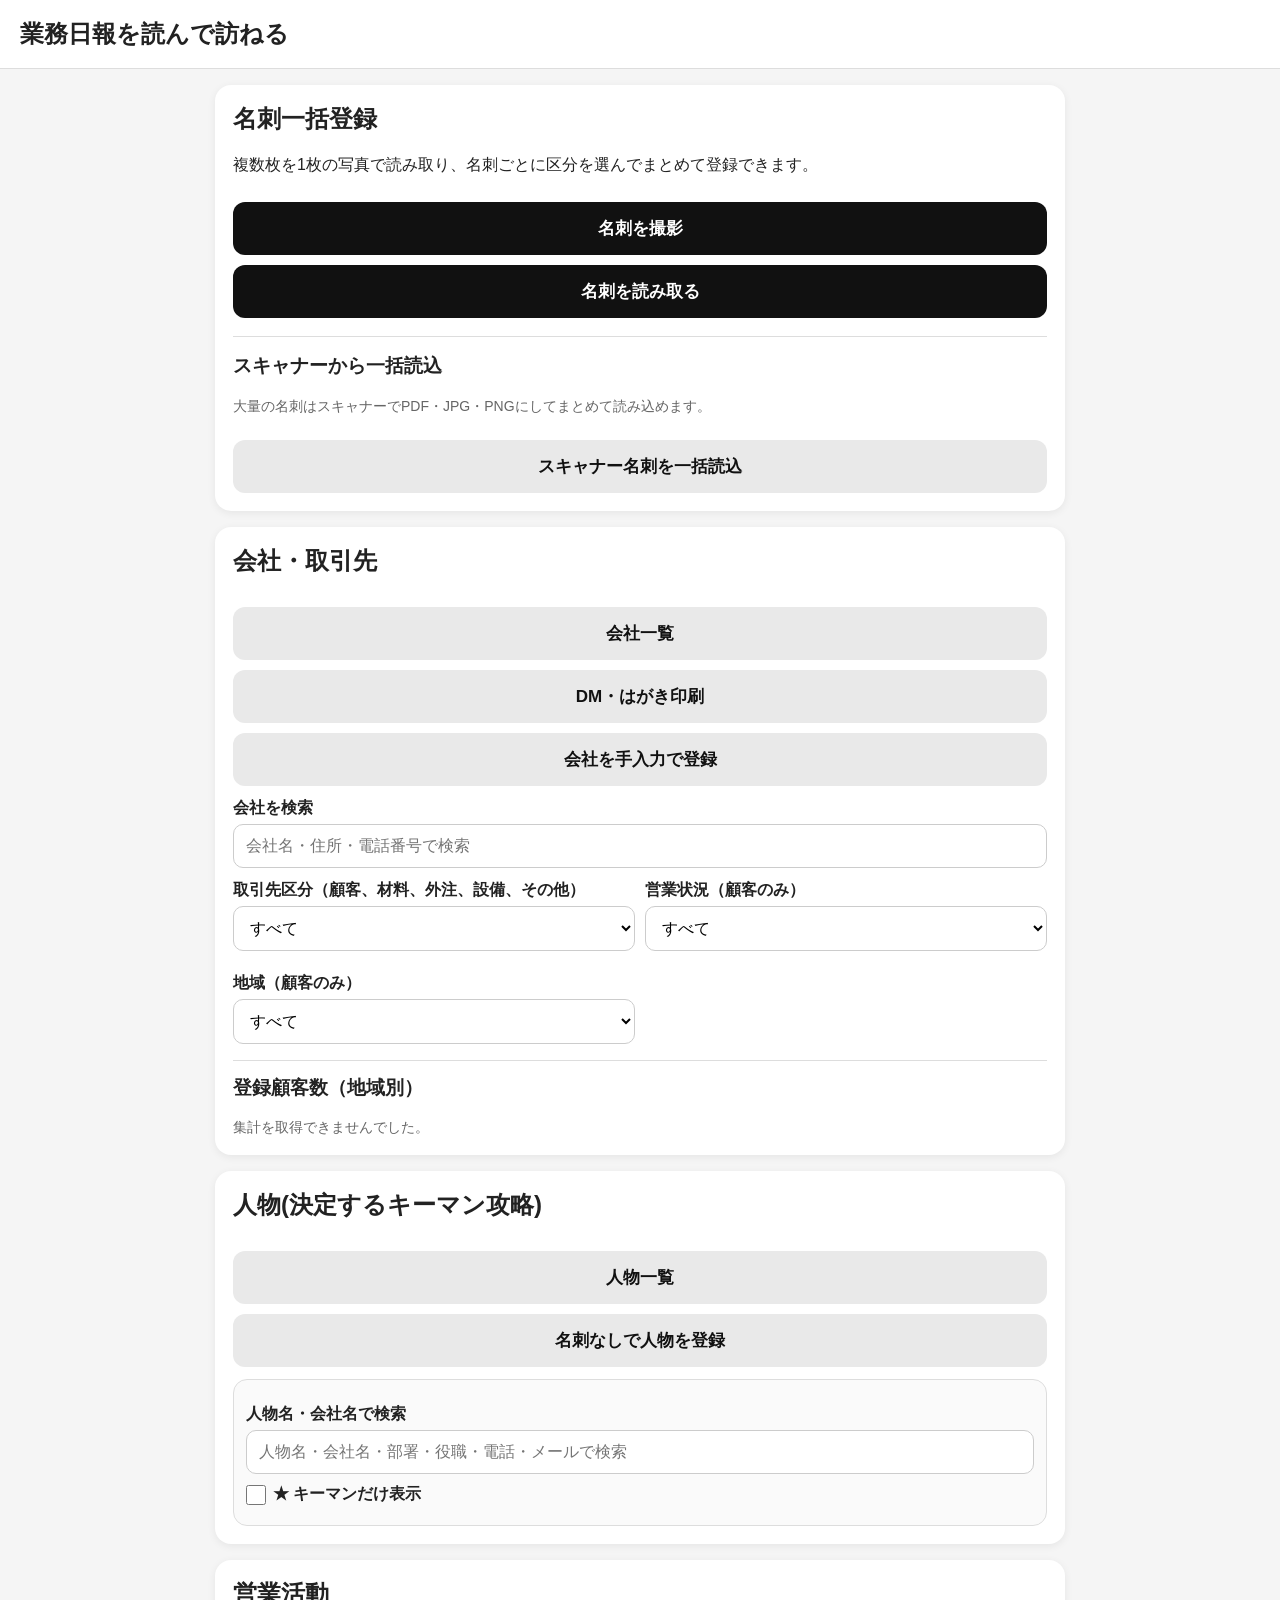
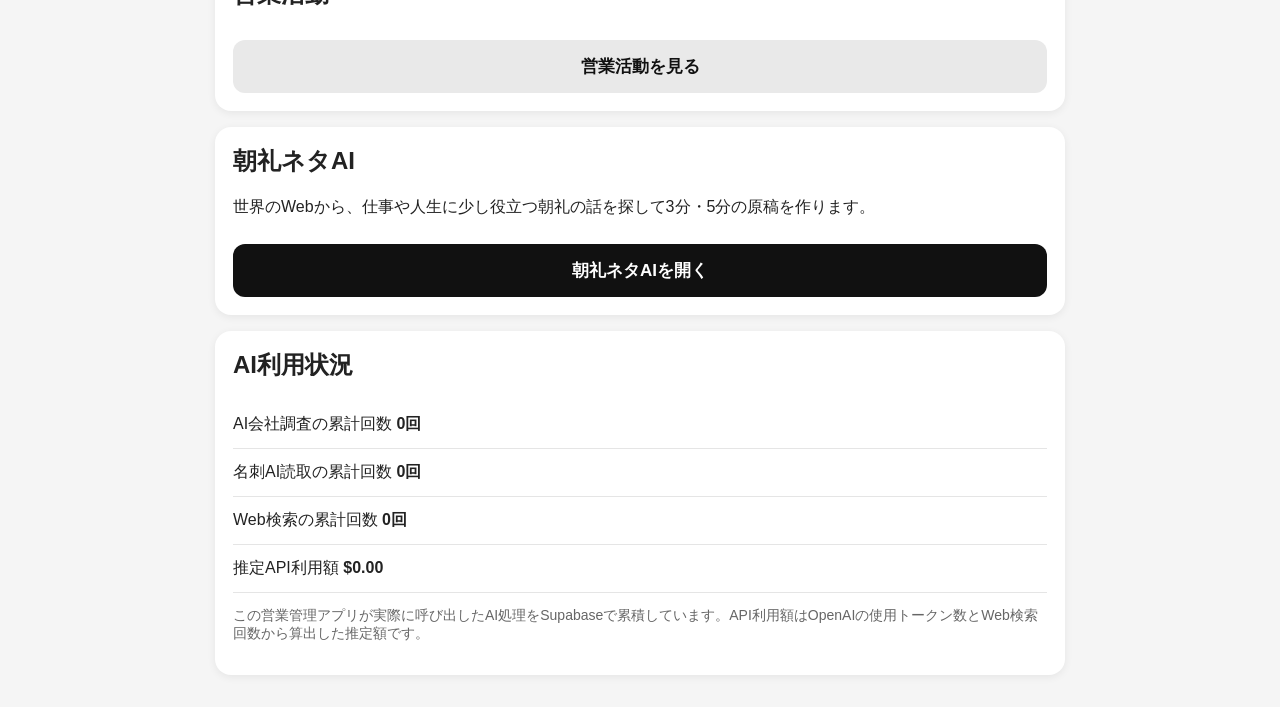
==== commit a97a1830: "Add link to morning talk AI" ====
--- a/index.html
+++ b/index.html
@@ -1,10 +1,11 @@
 <!DOCTYPE html>
 <html lang="ja"><head><meta charset="UTF-8"><meta name="viewport" content="width=device-width,initial-scale=1"><title>営業管理</title><style>
-body{font-family:-apple-system,BlinkMacSystemFont,"Segoe UI",sans-serif;margin:0;background:#f5f5f5;color:#222}header{background:#fff;padding:18px 20px;font-size:24px;font-weight:700;border-bottom:1px solid #ddd;position:sticky;top:0;z-index:5}main{padding:16px;max-width:850px;margin:auto}.card{background:#fff;border-radius:16px;padding:18px;margin-bottom:16px;box-shadow:0 2px 8px #0001}h2,h3,h4{margin-top:0}label{display:block;margin-top:12px;margin-bottom:5px;font-weight:700}input,textarea,select{width:100%;box-sizing:border-box;padding:12px;border:1px solid #ccc;border-radius:10px;font-size:16px;background:#fff}button{width:100%;padding:15px;margin-top:10px;border:0;border-radius:12px;font-size:17px;font-weight:700;cursor:pointer}.primary{background:#111;color:#fff}.secondary{background:#e9e9e9;color:#111}.row{padding:13px 0;border-bottom:1px solid #e5e5e5}.clickable{cursor:pointer;text-decoration:underline;text-underline-offset:3px}.muted{color:#666;font-size:14px}.company-summary{font-size:14px;color:#444;margin:4px 0 2px;line-height:1.45}.hidden{display:none}.section-gap{margin-top:18px;padding-top:16px;border-top:1px solid #ddd}.badge{display:inline-block;font-size:13px;font-weight:800;padding:5px 9px;border-radius:999px;margin:5px 6px 4px 0}.顧客{background:#ff4fa3;color:#fff}.材料メーカー{background:#a9ef61}.外注先{background:#66d9ff}.設備会社{background:#ffe45e}.その他{background:#ddd}.status{display:inline-block;font-size:12px;padding:4px 8px;border-radius:999px;background:#eee}.batch-card,.article{border:1px solid #ddd;border-radius:14px;padding:14px;margin-top:14px;background:#fafafa}.filters{display:grid;grid-template-columns:1fr 1fr;gap:10px}@media(max-width:560px){.filters{grid-template-columns:1fr}}.article a,.youtube-link{font-weight:700}.article .meta{font-size:13px;color:#666}.choice-group{display:flex;flex-wrap:wrap;gap:6px 16px;margin:5px 0 10px}.choice{display:inline-flex;align-items:center;gap:5px;margin:0;padding:2px 0;font-size:15px;font-weight:400}.choice input{width:16px;height:16px;margin:0}.tendency-box{border:1px solid #e6e6e6;border-radius:14px;padding:14px;margin-top:16px;background:#fffdfd}.topic-box{margin-top:14px;padding:15px;border-radius:14px;background:#fff7e8;border:1px solid #f4d9a8}.topic-box h3{margin-bottom:10px}.topic-section{margin-top:12px;padding-top:10px;border-top:1px solid #f0d7ac}.topic-section:first-of-type{margin-top:0;padding-top:0;border-top:0}.topic-section h4{font-size:16px;margin:0 0 8px}.topic-item{background:#fff;border:1px solid #ead9bd;border-radius:12px;padding:11px 12px;margin:8px 0}.topic-title{font-size:13px;font-weight:800;color:#7a5a21;margin-bottom:4px}.topic-talk{font-size:15px;line-height:1.65}.topic-why{font-size:13px;color:#666;margin-top:5px;line-height:1.5}.glossary{margin-top:16px;padding:15px;border-radius:14px;background:#f4f8ff;border:1px solid #dbe8ff}.glossary h3{margin-bottom:5px}.glossary-intro{font-size:14px;color:#555;margin:0 0 10px}.term{padding:12px 0;border-bottom:1px solid #dbe3ef}.term:last-child{border-bottom:0}.term b{display:block;margin-bottom:3px}.term span{font-size:14px;line-height:1.55;color:#333}.term-image{width:100%;max-width:420px;max-height:280px;object-fit:contain;background:#fff;border:1px solid #dbe3ef;border-radius:12px;margin-top:10px}.image-caption{font-size:12px;color:#666;margin-top:4px}.image-source{font-size:12px;margin-top:3px;display:inline-block}.drawing-box{margin-top:16px;padding:14px;border:1px solid #d9d9d9;border-radius:12px;background:#fafafa}.drawing-box h4{margin:0 0 8px}.drawing-item{padding:10px 0;border-bottom:1px solid #e5e5e5}.drawing-item:last-child{border-bottom:0}.drawing-name{font-weight:700;margin-bottom:6px}.drawing-actions{display:flex;gap:8px;align-items:center}.drawing-actions a{display:inline-block;padding:8px 10px;border-radius:9px;background:#e9e9e9;color:#111;text-decoration:none;font-weight:700}.drawing-actions button{width:auto;margin:0;padding:8px 10px;font-size:14px;background:#ffe7e7;color:#8b0000}.drawing-upload-note{font-size:13px;color:#666;line-height:1.5;margin:4px 0 10px}.contact-person-card{padding:14px 0}.contact-person-card textarea{min-height:88px}.contact-person-card button{margin-top:7px}.region-counts{margin-top:16px;padding-top:14px;border-top:1px solid #ddd}.region-count-grid{display:grid;grid-template-columns:repeat(2,minmax(0,1fr));gap:8px 12px;margin-top:10px}.region-count-item{background:#f7f7f7;border-radius:10px;padding:9px 10px;font-size:14px}.region-count-item strong{float:right}
+body{font-family:-apple-system,BlinkMacSystemFont,"Segoe UI",sans-serif;margin:0;background:#f5f5f5;color:#222}header{background:#fff;padding:18px 20px;font-size:24px;font-weight:700;border-bottom:1px solid #ddd;position:sticky;top:0;z-index:5}main{padding:16px;max-width:850px;margin:auto}.card{background:#fff;border-radius:16px;padding:18px;margin-bottom:16px;box-shadow:0 2px 8px #0001}h2,h3,h4{margin-top:0}label{display:block;margin-top:12px;margin-bottom:5px;font-weight:700}input,textarea,select{width:100%;box-sizing:border-box;padding:12px;border:1px solid #ccc;border-radius:10px;font-size:16px;background:#fff}button{width:100%;padding:15px;margin-top:10px;border:0;border-radius:12px;font-size:17px;font-weight:700;cursor:pointer}.primary{background:#111;color:#fff}.secondary{background:#e9e9e9;color:#111}.row{padding:13px 0;border-bottom:1px solid #e5e5e5}.clickable{cursor:pointer;text-decoration:underline;text-underline-offset:3px}.muted{color:#666;font-size:14px}.company-summary{font-size:14px;color:#444;margin:4px 0 2px;line-height:1.45}.hidden{display:none}.section-gap{margin-top:18px;padding-top:16px;border-top:1px solid #ddd}.badge{display:inline-block;font-size:13px;font-weight:800;padding:5px 9px;border-radius:999px;margin:5px 6px 4px 0}.顧客{background:#ff4fa3;color:#fff}.材料メーカー{background:#a9ef61}.外注先{background:#66d9ff}.設備会社{background:#ffe45e}.その他{background:#ddd}.status{display:inline-block;font-size:12px;padding:4px 8px;border-radius:999px;background:#eee}.batch-card,.article{border:1px solid #ddd;border-radius:14px;padding:14px;margin-top:14px;background:#fafafa}.filters{display:grid;grid-template-columns:1fr 1fr;gap:10px}@media(max-width:560px){.filters{grid-template-columns:1fr}}.article a,.youtube-link{font-weight:700}.article .meta{font-size:13px;color:#666}.choice-group{display:flex;flex-wrap:wrap;gap:6px 16px;margin:5px 0 10px}.choice{display:inline-flex;align-items:center;gap:5px;margin:0;padding:2px 0;font-size:15px;font-weight:400}.choice input{width:16px;height:16px;margin:0}.tendency-box{border:1px solid #e6e6e6;border-radius:14px;padding:14px;margin-top:16px;background:#fffdfd}.topic-box{margin-top:14px;padding:15px;border-radius:14px;background:#fff7e8;border:1px solid #f4d9a8}.topic-box h3{margin-bottom:10px}.topic-section{margin-top:12px;padding-top:10px;border-top:1px solid #f0d7ac}.topic-section:first-of-type{margin-top:0;padding-top:0;border-top:0}.topic-section h4{font-size:16px;margin:0 0 8px}.topic-item{background:#fff;border:1px solid #ead9bd;border-radius:12px;padding:11px 12px;margin:8px 0}.topic-title{font-size:13px;font-weight:800;color:#7a5a21;margin-bottom:4px}.topic-talk{font-size:15px;line-height:1.65}.topic-why{font-size:13px;color:#666;margin-top:5px;line-height:1.5}.glossary{margin-top:16px;padding:15px;border-radius:14px;background:#f4f8ff;border:1px solid #dbe8ff}.glossary h3{margin-bottom:5px}.glossary-intro{font-size:14px;color:#555;margin:0 0 10px}.term{padding:12px 0;border-bottom:1px solid #dbe3ef}.term:last-child{border-bottom:0}.term b{display:block;margin-bottom:3px}.term span{font-size:14px;line-height:1.55;color:#333}.term-image{width:100%;max-width:420px;max-height:280px;object-fit:contain;background:#fff;border:1px solid #dbe3ef;border-radius:12px;margin-top:10px}.image-caption{font-size:12px;color:#666;margin-top:4px}.image-source{font-size:12px;margin-top:3px;display:inline-block}.drawing-box{margin-top:16px;padding:14px;border:1px solid #d9d9d9;border-radius:12px;background:#fafafa}.drawing-box h4{margin:0 0 8px}.drawing-item{padding:10px 0;border-bottom:1px solid #e5e5e5}.drawing-item:last-child{border-bottom:0}.drawing-name{font-weight:700;margin-bottom:6px}.drawing-actions{display:flex;gap:8px;align-items:center}.drawing-actions a{display:inline-block;padding:8px 10px;border-radius:9px;background:#e9e9e9;color:#111;text-decoration:none;font-weight:700}.drawing-actions button{width:auto;margin:0;padding:8px 10px;font-size:14px;background:#ffe7e7;color:#8b0000}.drawing-upload-note{font-size:13px;color:#666;line-height:1.5;margin:4px 0 10px}.contact-person-card{padding:14px 0}.contact-person-card textarea{min-height:88px}.contact-person-card button{margin-top:7px}.company-person-head{display:flex;align-items:center;justify-content:space-between;gap:10px}.company-keyman-button{width:46px;min-width:46px;height:46px;margin:0;padding:0;border-radius:50%;font-size:27px;line-height:46px;background:#eee;color:#aaa}.company-keyman-button.active{background:#fff0ad;color:#d89b00}.region-counts{margin-top:16px;padding-top:14px;border-top:1px solid #ddd}.region-count-grid{display:grid;grid-template-columns:repeat(2,minmax(0,1fr));gap:8px 12px;margin-top:10px}.region-count-item{background:#f7f7f7;border-radius:10px;padding:9px 10px;font-size:14px}.region-count-item strong{float:right}
 </style></head><body><header>業務日報を読んで訪ねる</header><main>
 <div class="card"><h2>名刺一括登録</h2><p>複数枚を1枚の写真で読み取り、名刺ごとに区分を選んでまとめて登録できます。</p><input type="file" id="cardCamera" accept="image/*" capture="environment" class="hidden"><button class="primary" id="cameraButton">名刺を撮影</button><img id="cardPreview" class="hidden" style="width:100%;margin-top:15px;border-radius:12px"><button class="primary" id="readCardButton">名刺を読み取る</button><div class="section-gap"><h3>スキャナーから一括読込</h3><p class="muted">大量の名刺はスキャナーでPDF・JPG・PNGにしてまとめて読み込めます。</p><button class="secondary" type="button" id="openScannerImportButton">スキャナー名刺を一括読込</button></div><div id="cardResult" class="hidden section-gap"><h3 id="cardResultTitle">読み取り結果</h3><button class="primary" id="saveAllCardsButtonTop">まとめて登録する</button><div id="batchCardList"></div><button class="primary" id="saveAllCardsButton">まとめて登録する</button><div class="section-gap"><p class="muted" style="margin-bottom:6px">続けて次の名刺を処理</p><button class="primary" id="cameraButtonAgain">名刺を撮影</button><button class="primary" id="readCardButtonAgain">名刺を読み取る</button></div></div></div>
 <div class="card"><h2>会社・取引先</h2><button class="secondary" id="companyListButton">会社一覧</button><label for="companySearch">会社を検索</label><input id="companySearch" type="search" placeholder="会社名・住所・電話番号で検索" autocomplete="off"><div class="filters"><div><label>取引先区分（顧客、材料、外注、設備、その他）</label><select id="relationshipFilter"><option>すべて</option><option>顧客</option><option>材料メーカー</option><option>外注先</option><option>設備会社</option><option>その他</option></select></div><div><label>営業状況（顧客のみ）</label><select id="salesStatusFilter"><option>すべて</option><option>未訪問</option><option>訪問済み</option><option>継続フォロー</option><option>見積あり</option><option>受注</option></select></div><div><label>地域（顧客のみ）</label><select id="regionFilter"><option>すべて</option><option>北部九州</option><option>南部九州</option><option>佐賀県</option><option>長崎県</option><option>熊本県</option><option>大分県</option><option>宮崎県</option><option>鹿児島県</option><option>山口県</option><option>その他</option></select></div></div><div id="regionCustomerCounts" class="region-counts"><h3>登録顧客数（地域別）</h3><div class="muted">集計中…</div></div><div id="companyList" class="hidden section-gap"></div><div id="companyProfile" class="hidden section-gap"></div></div>
 <div class="card"><h2>人物(決定するキーマン攻略)</h2><button class="secondary" id="contactListButton">人物一覧</button><div id="contactList" class="hidden section-gap"></div></div><div class="card"><h2>営業活動</h2><button class="secondary" id="activityListButton">営業活動を見る</button><div id="activityList" class="hidden section-gap"></div></div>
+<div class="card"><h2>朝礼ネタAI</h2><p>世界のWebから、仕事や人生に少し役立つ朝礼の話を探して3分・5分の原稿を作ります。</p><button class="primary" type="button" onclick="location.href='./morning-talk.html'">朝礼ネタAIを開く</button></div>
 <div class="card" id="aiUsageCard"><h2>AI利用状況</h2><div class="row">AI会社調査の累計回数 <strong id="aiResearchCount">0回</strong></div><div class="row">名刺AI読取の累計回数 <strong id="aiCardCount">0回</strong></div><div class="row">Web検索の累計回数 <strong id="aiWebCount">0回</strong></div><div class="row">推定API利用額 <strong id="aiEstimatedCost">$0.00</strong></div><p class="muted">この営業管理アプリが実際に呼び出したAI処理をSupabaseで累積しています。API利用額はOpenAIの使用トークン数とWeb検索回数から算出した推定額です。</p></div></main><script>
 const $=id=>document.getElementById(id),U='https://emauqxftmauvsffdjvyh.supabase.co',K='sb_publishable_9rgwKLiJU9dGVkqttq0-fQ_hrhNqnfa',A='eyJhbGciOiJIUzI1NiIsInR5cCI6IkpXVCJ9.eyJpc3MiOiJzdXBhYmFzZSIsInJlZiI6ImVtYXVxeGZ0bWF1dnNmZmRqdnloIiwicm9sZSI6ImFub24iLCJpYXQiOjE3ODY4Njg0NzksImV4cCI6MjEwMjQ0NDQ3OX0.iN2xz71VCeP7o6nz89v0wJMrUYkGyPKATtWaCl-MIO4',H={apikey:K,Authorization:`Bearer ${A}`},T=['顧客','材料メーカー','外注先','設備会社','その他'];
 const esc=s=>String(s??'').replaceAll('&','&amp;').replaceAll('<','&lt;').replaceAll('>','&gt;').replaceAll('"','&quot;').replaceAll("'",'&#039;');
@@ -48,7 +49,8 @@
 $('saveAllCardsButton').onclick=async function(){let ok=0,merged=0,skipped=0;let companies=await get('/rest/v1/companies?select=id,company_name,address,phone');for(const c of cards){if(!c.company_name||!c.person_name){skipped++;continue}let co=companies.find(x=>companyNorm(x.company_name)===companyNorm(c.company_name));let id;if(co){id=co.id;merged++}else{let near=bestSimilarCompany(c.company_name,companies);if(near){let useExisting=confirm(`会社名の読み取りミスの可能性があります。\n\n読み取り：${c.company_name}\n既存候補：${near.company.company_name}\n\nOK：既存会社にまとめる\nキャンセル：別会社として登録する`);if(useExisting){id=near.company.id;merged++}else{id=null}}if(!id){let r=await fetch(`${U}/rest/v1/companies`,{method:'POST',headers:{...H,'Content-Type':'application/json',Prefer:'return=representation'},body:JSON.stringify({company_name:c.company_name,address:c.address||'',phone:c.phone||'',relationship_type:c.relationship_type,ai_review_status:'未調査'})}),d=await r.json();if(!r.ok){if(r.status===409){let fresh=await get('/rest/v1/companies?select=id,company_name');let same=fresh.find(x=>companyNorm(x.company_name)===companyNorm(c.company_name));if(same){id=same.id;merged++}else throw Error('会社登録で重複エラーが発生しました')}else throw Error(d?.message||'会社登録に失敗しました')}else{id=d[0]?.id;companies.push({id,company_name:c.company_name,address:c.address||'',phone:c.phone||''})}}}let people=await get(`/rest/v1/contacts?company_id=eq.${id}&select=name`);if(!people.some(p=>norm(p.name)===norm(c.person_name))){let pr=await fetch(`${U}/rest/v1/contacts`,{method:'POST',headers:{...H,'Content-Type':'application/json'},body:JSON.stringify({company_id:id,name:c.person_name,department:c.department||'',position:c.position||'',phone:c.phone||'',email:c.email||''})});if(pr.ok)ok++}}alert(`人物 ${ok}件を登録しました。\n既存会社へ統合 ${merged}件${skipped?`\n未登録 ${skipped}件`:''}`);loadRegionCustomerCounts()};
 async function loadCompanies(pushState=true){try{let ty=$('relationshipFilter').value,st=$('salesStatusFilter').value,rg=$('regionFilter').value,url='/rest/v1/companies?select=id,company_name,short_description,address,phone,sales_status,ai_review_status,relationship_type&order=company_name.asc';if(rg!=='すべて')url+=`&relationship_type=eq.${encodeURIComponent('顧客')}`;else if(ty!=='すべて')url+=`&relationship_type=eq.${encodeURIComponent(ty)}`;if(st!=='すべて')url+=`&relationship_type=eq.${encodeURIComponent('顧客')}&sales_status=eq.${encodeURIComponent(st)}`;let a=await getAll(url);if(rg!=='すべて')a=a.filter(c=>regionOfAddress(c.address)===rg);const q=norm($('companySearch')?.value||'');if(q)a=a.filter(c=>norm([c.company_name,c.address,c.phone].join(' ')).includes(q));$('companyList').innerHTML=a.map(c=>`<div class="row"><strong class="clickable" data-company="${c.id}">${esc(c.company_name)}</strong><div class="company-summary">${esc(c.short_description||'AI調査中…')}</div><span class="badge ${esc(c.relationship_type||'その他')}">${esc(c.relationship_type||'その他')}</span><span class="status">${esc(c.ai_review_status||'未調査')}</span><br>${esc(c.address||'')}<br>${esc(c.phone||'')}</div>`).join('')||'<p class="muted">この地域の顧客は登録されていません。</p>';$('companyList').classList.remove('hidden');$('companyProfile').classList.add('hidden');const ctx=saveListContext();const listState={view:'companies',filters:{relationship:ctx.relationship,salesStatus:ctx.salesStatus,region:ctx.region},scrollY:ctx.scrollY};if(pushState)history.pushState(listState,'','#companies');else if(history.state?.view==='companies')history.replaceState(listState,'','#companies');document.querySelectorAll('[data-company]').forEach(e=>e.onclick=()=>showCompany(e.dataset.company,true))}catch(e){alert('会社一覧エラー：'+e.message)}}$('companyListButton').onclick=()=>loadCompanies(true);$('relationshipFilter').onchange=()=>loadCompanies(false);$('salesStatusFilter').onchange=()=>loadCompanies(false);$('regionFilter').onchange=()=>loadCompanies(false);let companySearchTimer;$('companySearch').oninput=()=>{clearTimeout(companySearchTimer);companySearchTimer=setTimeout(()=>loadCompanies(false),180)};
 function choices(id,vals,sel=[]){let s=new Set(sel||[]);return `<div id="${id}" class="choice-group">${vals.map(v=>`<label class="choice"><input type="checkbox" value="${v}" ${s.has(v)?'checked':''}>${v}</label>`).join('')}</div>`}const checked=id=>[...document.querySelectorAll(`#${id} input:checked`)].map(x=>x.value);
-async function showCompany(id,pushState=true){if(pushState){companyListScrollY=window.scrollY;const ctx=saveListContext();const prev={view:'companies',filters:{relationship:ctx.relationship,salesStatus:ctx.salesStatus,region:ctx.region},scrollY:ctx.scrollY};history.replaceState(prev,'','#companies');history.pushState({view:'company',id:String(id)},'',`#company-${id}`);detailOpen=true}let [a,p]=await Promise.all([get(`/rest/v1/companies?id=eq.${id}&select=*`),get(`/rest/v1/contacts?company_id=eq.${id}&select=*`)]);if(!a.length)return;let c=a[0],is=c.relationship_type==='顧客',arts=Array.isArray(c.related_articles)?c.related_articles:[],drawings=Array.isArray(c.typical_drawings)?c.typical_drawings:[];$('companyProfile').innerHTML=`<h3>${esc(c.company_name)}</h3><div class="company-summary">${esc(c.short_description||'AI調査中…')}</div><span class="status">${esc(c.ai_review_status||'未調査')}</span><div style="margin-top:12px"><strong>住所</strong><div style="margin-top:5px;line-height:1.55">${esc(c.address||'住所未登録')}</div>${c.address?`<div style="margin-top:6px"><a href="https://www.google.com/maps?q=${encodeURIComponent(`${c.company_name} ${c.address||''}`)}" target="_blank" rel="noopener noreferrer">Googleマップで場所を見る</a></div>`:''}</div><div class="section-gap"><h3>この会社の人物</h3>${p.map(x=>`<div class="row contact-person-card"><strong>${esc(x.name)}</strong><br>${esc(x.department||'')} ${esc(x.position||'')}<label>過去歴・趣味・関心事メモ</label><textarea id="historyInterestNotes-${x.id}" placeholder="例：以前は設計部門／ゴルフが趣味／地元野球チームをよく見る">${esc(x.hobbies_topics||'')}</textarea><label>人物像・傾向メモ</label><textarea id="personaNotes-${x.id}" placeholder="例：結論から話すと反応が良い／品質重視／価格より納期を気にする">${esc(x.persona_notes||'')}</textarea><button type="button" class="secondary" data-save-persona="${x.id}">人物メモを保存</button></div>`).join('')||'<p>人物登録なし</p>'}</div>${is?salesTopicsFor(c):''}${is?`<div class="tendency-box"><h3>注文実績、銘板の傾向</h3><label>種類</label>${choices('nameplateTypes',['プラスチック銘板','金属銘板','アルマイト銘板','ラベル','未分類'],c.nameplate_types)}<label>金属銘板の材質</label>${choices('metalMaterials',['SUS','真鍮','アルミ','未分類'],c.order_metal_materials)}<label>サイズ</label>${choices('nameplateSizes',['大型','中型','小型','未分類'],c.nameplate_sizes)}<label>数量</label>${choices('orderQuantities',['大量','中量','少量','未分類'],c.order_quantities)}<label>傾向メモ</label><textarea id="tendencyNotes">${esc(c.nameplate_tendency_notes||'')}</textarea><div class="drawing-box"><h4>典型図面・よく出る図面（PDF）</h4><p class="drawing-upload-note">この会社で典型的によく出る図面PDFを複数登録できます。PDFを開くと別タブで表示します。</p><div id="drawingList">${drawings.map((d,i)=>`<div class="drawing-item"><div class="drawing-name">${esc(d.name||`図面 ${i+1}`)}</div><div class="drawing-actions"><a href="${esc(d.url||'')}" target="_blank" rel="noopener noreferrer">PDFを開く</a><button type="button" data-delete-drawing="${i}">削除</button></div></div>`).join('')||'<div class="muted">まだPDFは登録されていません。</div>'}</div><label>図面名</label><input id="drawingLabel" placeholder="例：制御盤用アルミ銘板"><label>PDFファイル</label><input type="file" id="drawingFile" accept="application/pdf,.pdf"><button type="button" class="secondary" id="uploadDrawingButton">PDFを追加</button></div></div>`:''}<label>主力製品・事業</label><textarea id="profileMain">${esc(c.main_products||'')}</textarea><label>今後の方針・注力分野</label><textarea id="profileFuture">${esc(c.future_direction||'')}</textarea><label>品質・取引上の特徴</label><textarea id="profileQuality">${esc(c.quality_purchasing_traits||'')}</textarea>${!is?`<label>取引上の接点</label><textarea id="profileOpp">${esc(c.sales_opportunities||'')}</textarea>`:''}<label>社内メモ</label><textarea id="profileNotes">${esc(c.sales_notes||'')}</textarea><label>公式サイト</label><input id="profileWeb" value="${esc(c.website||'')}">${c.website?`<div style="margin-top:7px">${urlLink(c.website,'公式サイトを開く')}</div>`:''}<label>公式YouTubeチャンネル</label>${c.youtube_url?`<a class="youtube-link" href="${esc(c.youtube_url)}" target="_blank" rel="noopener">YouTubeチャンネルを開く</a>`:'<div class="muted">公式YouTubeチャンネルは確認できていません。</div>'}<button class="primary" id="saveProfile">保存する</button>${glossaryFor(c)}<div class="section-gap"><h3>関連記事・ニュース</h3>${arts.map(x=>`<div class="article"><a href="${esc(x.url)}" target="_blank" rel="noopener">${esc(x.title||'記事を見る')}</a>${x.source||x.date?`<div class="meta">${esc(x.source||'')}${x.date?'・'+esc(x.date):''}</div>`:''}${x.summary?`<div>${esc(x.summary)}</div>`:''}</div>`).join('')||'<p class="muted">関連記事なし</p>'}</div>`;
+async function showCompany(id,pushState=true){if(pushState){companyListScrollY=window.scrollY;const ctx=saveListContext();const prev={view:'companies',filters:{relationship:ctx.relationship,salesStatus:ctx.salesStatus,region:ctx.region},scrollY:ctx.scrollY};history.replaceState(prev,'','#companies');history.pushState({view:'company',id:String(id)},'',`#company-${id}`);detailOpen=true}let [a,p]=await Promise.all([get(`/rest/v1/companies?id=eq.${id}&select=*`),get(`/rest/v1/contacts?company_id=eq.${id}&select=*`)]);if(!a.length)return;let c=a[0],is=c.relationship_type==='顧客',arts=Array.isArray(c.related_articles)?c.related_articles:[],drawings=Array.isArray(c.typical_drawings)?c.typical_drawings:[];$('companyProfile').innerHTML=`<h3>${esc(c.company_name)}</h3><div class="company-summary">${esc(c.short_description||'AI調査中…')}</div><span class="status">${esc(c.ai_review_status||'未調査')}</span><div style="margin-top:12px"><strong>住所</strong><div style="margin-top:5px;line-height:1.55">${esc(c.address||'住所未登録')}</div>${c.address?`<div style="margin-top:6px"><a href="https://www.google.com/maps?q=${encodeURIComponent(`${c.company_name} ${c.address||''}`)}" target="_blank" rel="noopener noreferrer">Googleマップで場所を見る</a></div>`:''}</div><div class="section-gap"><h3>この会社の人物</h3>${p.map(x=>`<div class="row contact-person-card"><div class="company-person-head"><strong>${esc(x.name)}</strong><button type="button" class="company-keyman-button ${x.is_key_person?'active':''}" data-company-key-person-id="${x.id}" data-company-key-person-value="${x.is_key_person?'1':'0'}" aria-label="${x.is_key_person?'キーマン解除':'キーマンに設定'}">★</button></div>${esc(x.department||'')} ${esc(x.position||'')}<label>過去歴・趣味・関心事メモ</label><textarea id="historyInterestNotes-${x.id}" placeholder="例：以前は設計部門／ゴルフが趣味／地元野球チームをよく見る">${esc(x.hobbies_topics||'')}</textarea><label>人物像・傾向メモ</label><textarea id="personaNotes-${x.id}" placeholder="例：結論から話すと反応が良い／品質重視／価格より納期を気にする">${esc(x.persona_notes||'')}</textarea><button type="button" class="secondary" data-save-persona="${x.id}">人物メモを保存</button></div>`).join('')||'<p>人物登録なし</p>'}</div>${is?salesTopicsFor(c):''}${is?`<div class="tendency-box"><h3>注文実績、銘板の傾向</h3><label>種類</label>${choices('nameplateTypes',['プラスチック銘板','金属銘板','アルマイト銘板','ラベル','未分類'],c.nameplate_types)}<label>金属銘板の材質</label>${choices('metalMaterials',['SUS','真鍮','アルミ','未分類'],c.order_metal_materials)}<label>サイズ</label>${choices('nameplateSizes',['大型','中型','小型','未分類'],c.nameplate_sizes)}<label>数量</label>${choices('orderQuantities',['大量','中量','少量','未分類'],c.order_quantities)}<label>傾向メモ</label><textarea id="tendencyNotes">${esc(c.nameplate_tendency_notes||'')}</textarea><div class="drawing-box"><h4>典型図面・よく出る図面（PDF）</h4><p class="drawing-upload-note">この会社で典型的によく出る図面PDFを複数登録できます。PDFを開くと別タブで表示します。</p><div id="drawingList">${drawings.map((d,i)=>`<div class="drawing-item"><div class="drawing-name">${esc(d.name||`図面 ${i+1}`)}</div><div class="drawing-actions"><a href="${esc(d.url||'')}" target="_blank" rel="noopener noreferrer">PDFを開く</a><button type="button" data-delete-drawing="${i}">削除</button></div></div>`).join('')||'<div class="muted">まだPDFは登録されていません。</div>'}</div><label>図面名</label><input id="drawingLabel" placeholder="例：制御盤用アルミ銘板"><label>PDFファイル</label><input type="file" id="drawingFile" accept="application/pdf,.pdf"><button type="button" class="secondary" id="uploadDrawingButton">PDFを追加</button></div></div>`:''}<label>主力製品・事業</label><textarea id="profileMain">${esc(c.main_products||'')}</textarea><label>今後の方針・注力分野</label><textarea id="profileFuture">${esc(c.future_direction||'')}</textarea><label>品質・取引上の特徴</label><textarea id="profileQuality">${esc(c.quality_purchasing_traits||'')}</textarea>${!is?`<label>取引上の接点</label><textarea id="profileOpp">${esc(c.sales_opportunities||'')}</textarea>`:''}<label>社内メモ</label><textarea id="profileNotes">${esc(c.sales_notes||'')}</textarea><label>公式サイト</label><input id="profileWeb" value="${esc(c.website||'')}">${c.website?`<div style="margin-top:7px">${urlLink(c.website,'公式サイトを開く')}</div>`:''}<label>公式YouTubeチャンネル</label>${c.youtube_url?`<a class="youtube-link" href="${esc(c.youtube_url)}" target="_blank" rel="noopener">YouTubeチャンネルを開く</a>`:'<div class="muted">公式YouTubeチャンネルは確認できていません。</div>'}<button class="primary" id="saveProfile">保存する</button>${glossaryFor(c)}<div class="section-gap"><h3>関連記事・ニュース</h3>${arts.map(x=>`<div class="article"><a href="${esc(x.url)}" target="_blank" rel="noopener">${esc(x.title||'記事を見る')}</a>${x.source||x.date?`<div class="meta">${esc(x.source||'')}${x.date?'・'+esc(x.date):''}</div>`:''}${x.summary?`<div>${esc(x.summary)}</div>`:''}</div>`).join('')||'<p class="muted">関連記事なし</p>'}</div>`;
+document.querySelectorAll('[data-company-key-person-id]').forEach(btn=>btn.onclick=async()=>{const contactId=btn.dataset.companyKeyPersonId,next=btn.dataset.companyKeyPersonValue!=='1';btn.disabled=true;try{await patch(`/rest/v1/contacts?id=eq.${contactId}`,{is_key_person:next});await showCompany(id,false)}catch(e){btn.disabled=false;alert(e.message)}});
 document.querySelectorAll('[data-save-persona]').forEach(btn=>btn.onclick=async()=>{
   const contactId=btn.dataset.savePersona;
   const ta=$(`personaNotes-${contactId}`);
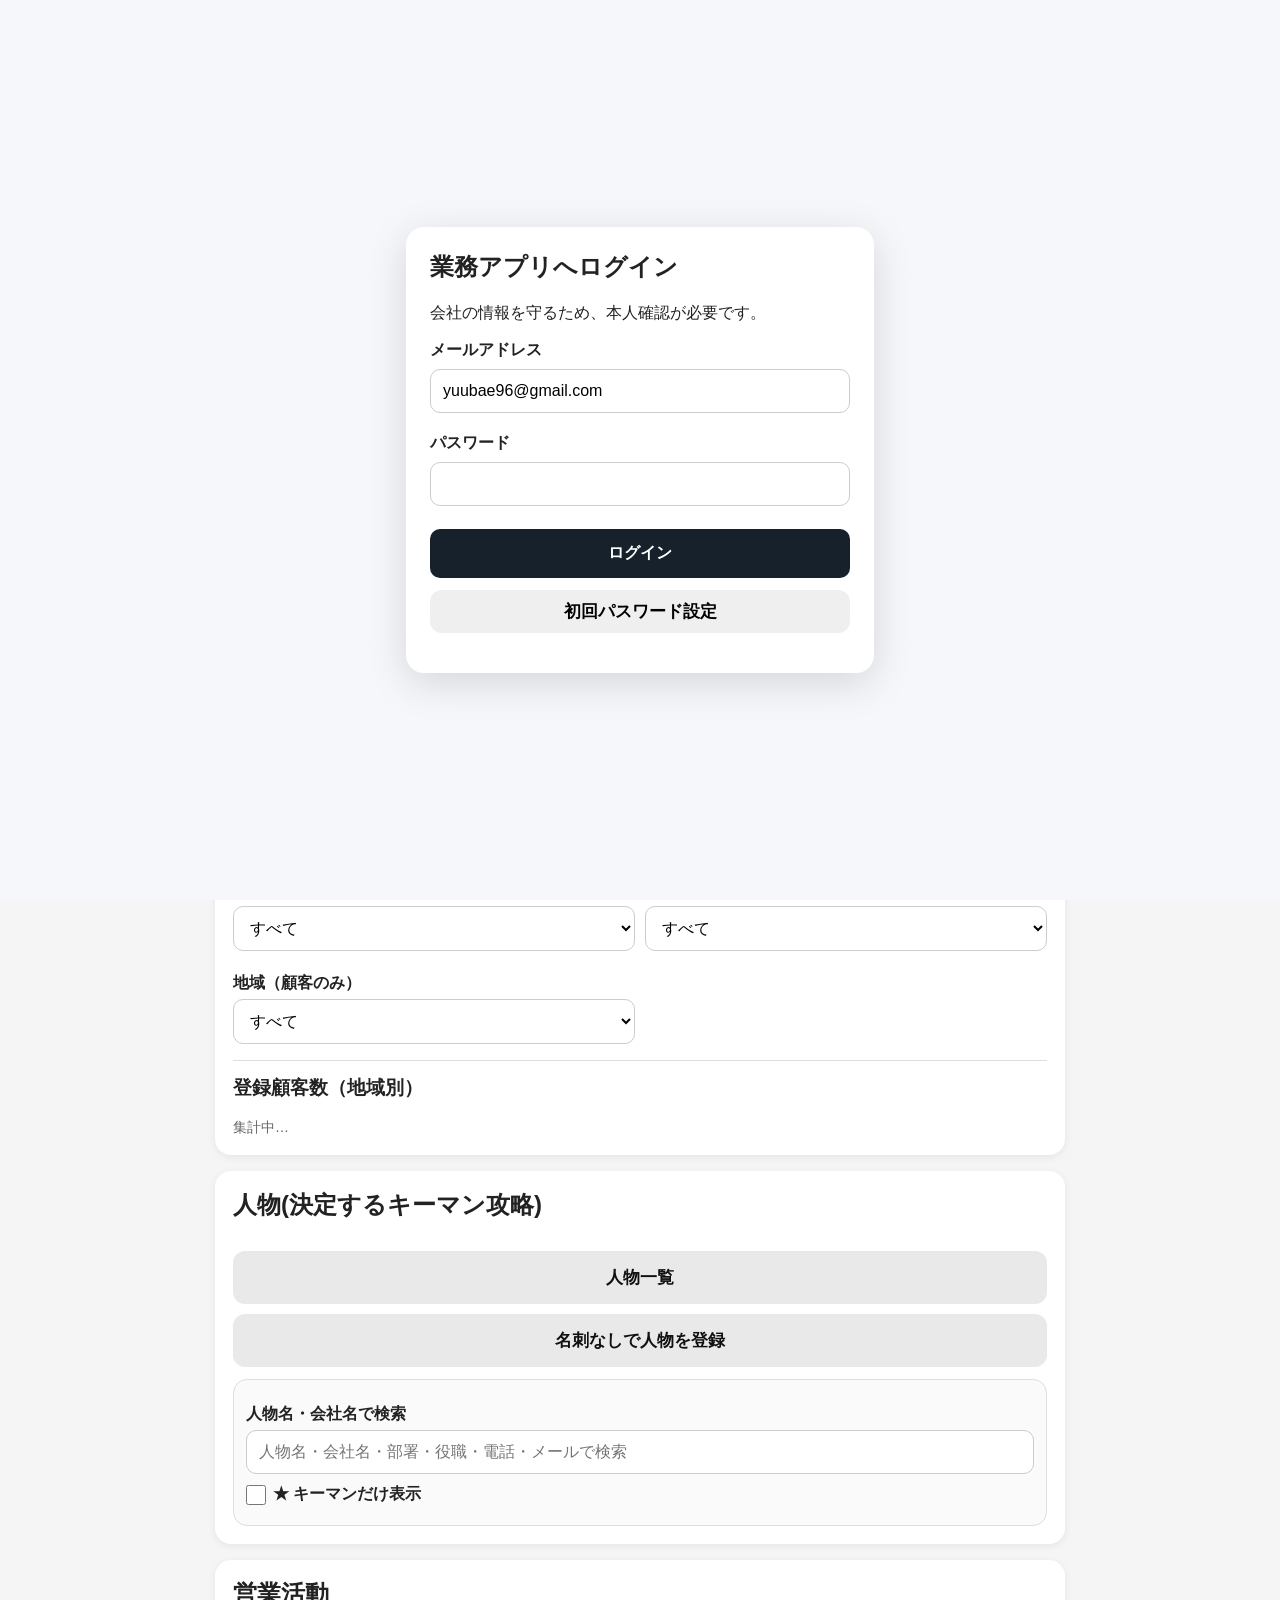
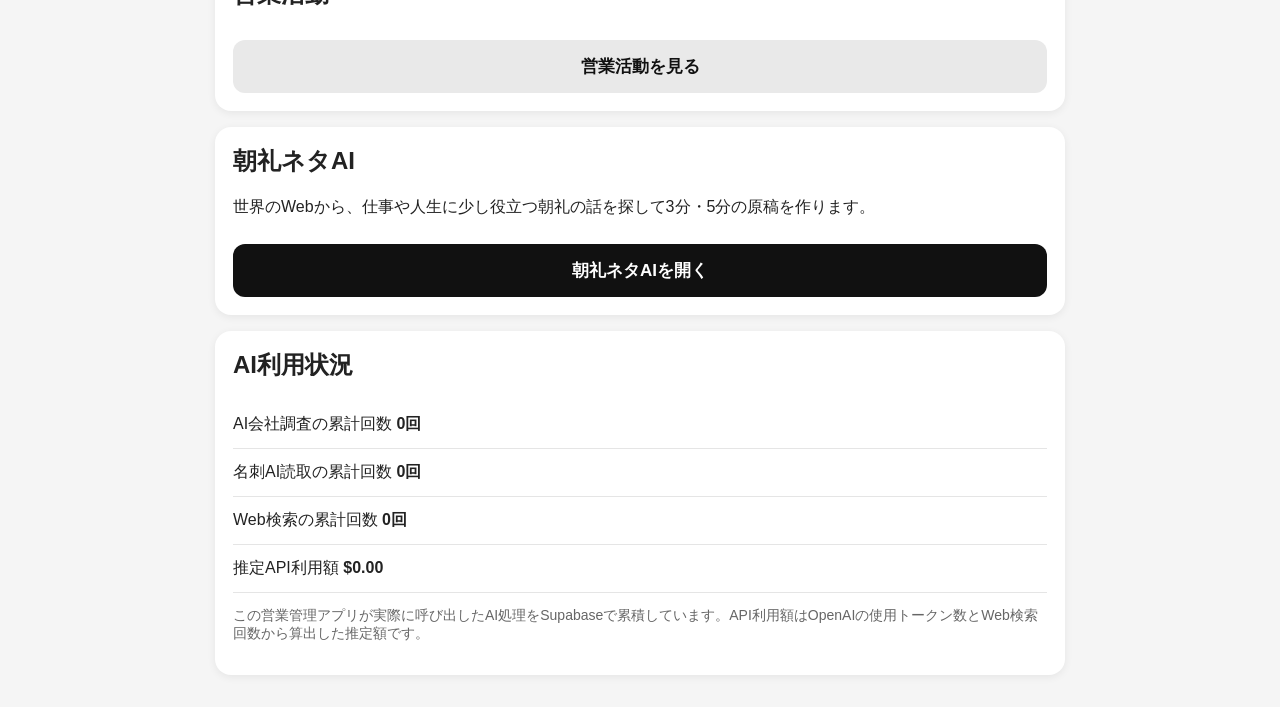
==== commit ed5e7b80: "Require verified logins and close anonymous access to business data" ====
--- a/index.html
+++ b/index.html
@@ -1,5 +1,5 @@
 <!DOCTYPE html>
-<html lang="ja"><head><meta charset="UTF-8"><meta name="viewport" content="width=device-width,initial-scale=1"><title>営業管理</title><style>
+<html lang="ja"><head><script src="security-auth.js?v=20261009-security1" data-project="emauqxftmauvsffdjvyh"></script><meta charset="UTF-8"><meta name="viewport" content="width=device-width,initial-scale=1"><title>営業管理</title><style>
 body{font-family:-apple-system,BlinkMacSystemFont,"Segoe UI",sans-serif;margin:0;background:#f5f5f5;color:#222}header{background:#fff;padding:18px 20px;font-size:24px;font-weight:700;border-bottom:1px solid #ddd;position:sticky;top:0;z-index:5}main{padding:16px;max-width:850px;margin:auto}.card{background:#fff;border-radius:16px;padding:18px;margin-bottom:16px;box-shadow:0 2px 8px #0001}h2,h3,h4{margin-top:0}label{display:block;margin-top:12px;margin-bottom:5px;font-weight:700}input,textarea,select{width:100%;box-sizing:border-box;padding:12px;border:1px solid #ccc;border-radius:10px;font-size:16px;background:#fff}button{width:100%;padding:15px;margin-top:10px;border:0;border-radius:12px;font-size:17px;font-weight:700;cursor:pointer}.primary{background:#111;color:#fff}.secondary{background:#e9e9e9;color:#111}.row{padding:13px 0;border-bottom:1px solid #e5e5e5}.clickable{cursor:pointer;text-decoration:underline;text-underline-offset:3px}.muted{color:#666;font-size:14px}.company-summary{font-size:14px;color:#444;margin:4px 0 2px;line-height:1.45}.hidden{display:none}.section-gap{margin-top:18px;padding-top:16px;border-top:1px solid #ddd}.badge{display:inline-block;font-size:13px;font-weight:800;padding:5px 9px;border-radius:999px;margin:5px 6px 4px 0}.顧客{background:#ff4fa3;color:#fff}.材料メーカー{background:#a9ef61}.外注先{background:#66d9ff}.設備会社{background:#ffe45e}.その他{background:#ddd}.status{display:inline-block;font-size:12px;padding:4px 8px;border-radius:999px;background:#eee}.batch-card,.article{border:1px solid #ddd;border-radius:14px;padding:14px;margin-top:14px;background:#fafafa}.filters{display:grid;grid-template-columns:1fr 1fr;gap:10px}@media(max-width:560px){.filters{grid-template-columns:1fr}}.article a,.youtube-link{font-weight:700}.article .meta{font-size:13px;color:#666}.choice-group{display:flex;flex-wrap:wrap;gap:6px 16px;margin:5px 0 10px}.choice{display:inline-flex;align-items:center;gap:5px;margin:0;padding:2px 0;font-size:15px;font-weight:400}.choice input{width:16px;height:16px;margin:0}.tendency-box{border:1px solid #e6e6e6;border-radius:14px;padding:14px;margin-top:16px;background:#fffdfd}.topic-box{margin-top:14px;padding:15px;border-radius:14px;background:#fff7e8;border:1px solid #f4d9a8}.topic-box h3{margin-bottom:10px}.topic-section{margin-top:12px;padding-top:10px;border-top:1px solid #f0d7ac}.topic-section:first-of-type{margin-top:0;padding-top:0;border-top:0}.topic-section h4{font-size:16px;margin:0 0 8px}.topic-item{background:#fff;border:1px solid #ead9bd;border-radius:12px;padding:11px 12px;margin:8px 0}.topic-title{font-size:13px;font-weight:800;color:#7a5a21;margin-bottom:4px}.topic-talk{font-size:15px;line-height:1.65}.topic-why{font-size:13px;color:#666;margin-top:5px;line-height:1.5}.glossary{margin-top:16px;padding:15px;border-radius:14px;background:#f4f8ff;border:1px solid #dbe8ff}.glossary h3{margin-bottom:5px}.glossary-intro{font-size:14px;color:#555;margin:0 0 10px}.term{padding:12px 0;border-bottom:1px solid #dbe3ef}.term:last-child{border-bottom:0}.term b{display:block;margin-bottom:3px}.term span{font-size:14px;line-height:1.55;color:#333}.term-image{width:100%;max-width:420px;max-height:280px;object-fit:contain;background:#fff;border:1px solid #dbe3ef;border-radius:12px;margin-top:10px}.image-caption{font-size:12px;color:#666;margin-top:4px}.image-source{font-size:12px;margin-top:3px;display:inline-block}.drawing-box{margin-top:16px;padding:14px;border:1px solid #d9d9d9;border-radius:12px;background:#fafafa}.drawing-box h4{margin:0 0 8px}.drawing-item{padding:10px 0;border-bottom:1px solid #e5e5e5}.drawing-item:last-child{border-bottom:0}.drawing-name{font-weight:700;margin-bottom:6px}.drawing-actions{display:flex;gap:8px;align-items:center}.drawing-actions a{display:inline-block;padding:8px 10px;border-radius:9px;background:#e9e9e9;color:#111;text-decoration:none;font-weight:700}.drawing-actions button{width:auto;margin:0;padding:8px 10px;font-size:14px;background:#ffe7e7;color:#8b0000}.drawing-upload-note{font-size:13px;color:#666;line-height:1.5;margin:4px 0 10px}.contact-person-card{padding:14px 0}.contact-person-card textarea{min-height:88px}.contact-person-card button{margin-top:7px}.company-person-head{display:flex;align-items:center;justify-content:space-between;gap:10px}.company-keyman-button{width:46px;min-width:46px;height:46px;margin:0;padding:0;border-radius:50%;font-size:27px;line-height:46px;background:#eee;color:#aaa}.company-keyman-button.active{background:#fff0ad;color:#d89b00}.region-counts{margin-top:16px;padding-top:14px;border-top:1px solid #ddd}.region-count-grid{display:grid;grid-template-columns:repeat(2,minmax(0,1fr));gap:8px 12px;margin-top:10px}.region-count-item{background:#f7f7f7;border-radius:10px;padding:9px 10px;font-size:14px}.region-count-item strong{float:right}
 </style></head><body><header>業務日報を読んで訪ねる</header><main>
 <div class="card"><h2>名刺一括登録</h2><p>複数枚を1枚の写真で読み取り、名刺ごとに区分を選んでまとめて登録できます。</p><input type="file" id="cardCamera" accept="image/*" capture="environment" class="hidden"><button class="primary" id="cameraButton">名刺を撮影</button><img id="cardPreview" class="hidden" style="width:100%;margin-top:15px;border-radius:12px"><button class="primary" id="readCardButton">名刺を読み取る</button><div class="section-gap"><h3>スキャナーから一括読込</h3><p class="muted">大量の名刺はスキャナーでPDF・JPG・PNGにしてまとめて読み込めます。</p><button class="secondary" type="button" id="openScannerImportButton">スキャナー名刺を一括読込</button></div><div id="cardResult" class="hidden section-gap"><h3 id="cardResultTitle">読み取り結果</h3><button class="primary" id="saveAllCardsButtonTop">まとめて登録する</button><div id="batchCardList"></div><button class="primary" id="saveAllCardsButton">まとめて登録する</button><div class="section-gap"><p class="muted" style="margin-bottom:6px">続けて次の名刺を処理</p><button class="primary" id="cameraButtonAgain">名刺を撮影</button><button class="primary" id="readCardButtonAgain">名刺を読み取る</button></div></div></div>
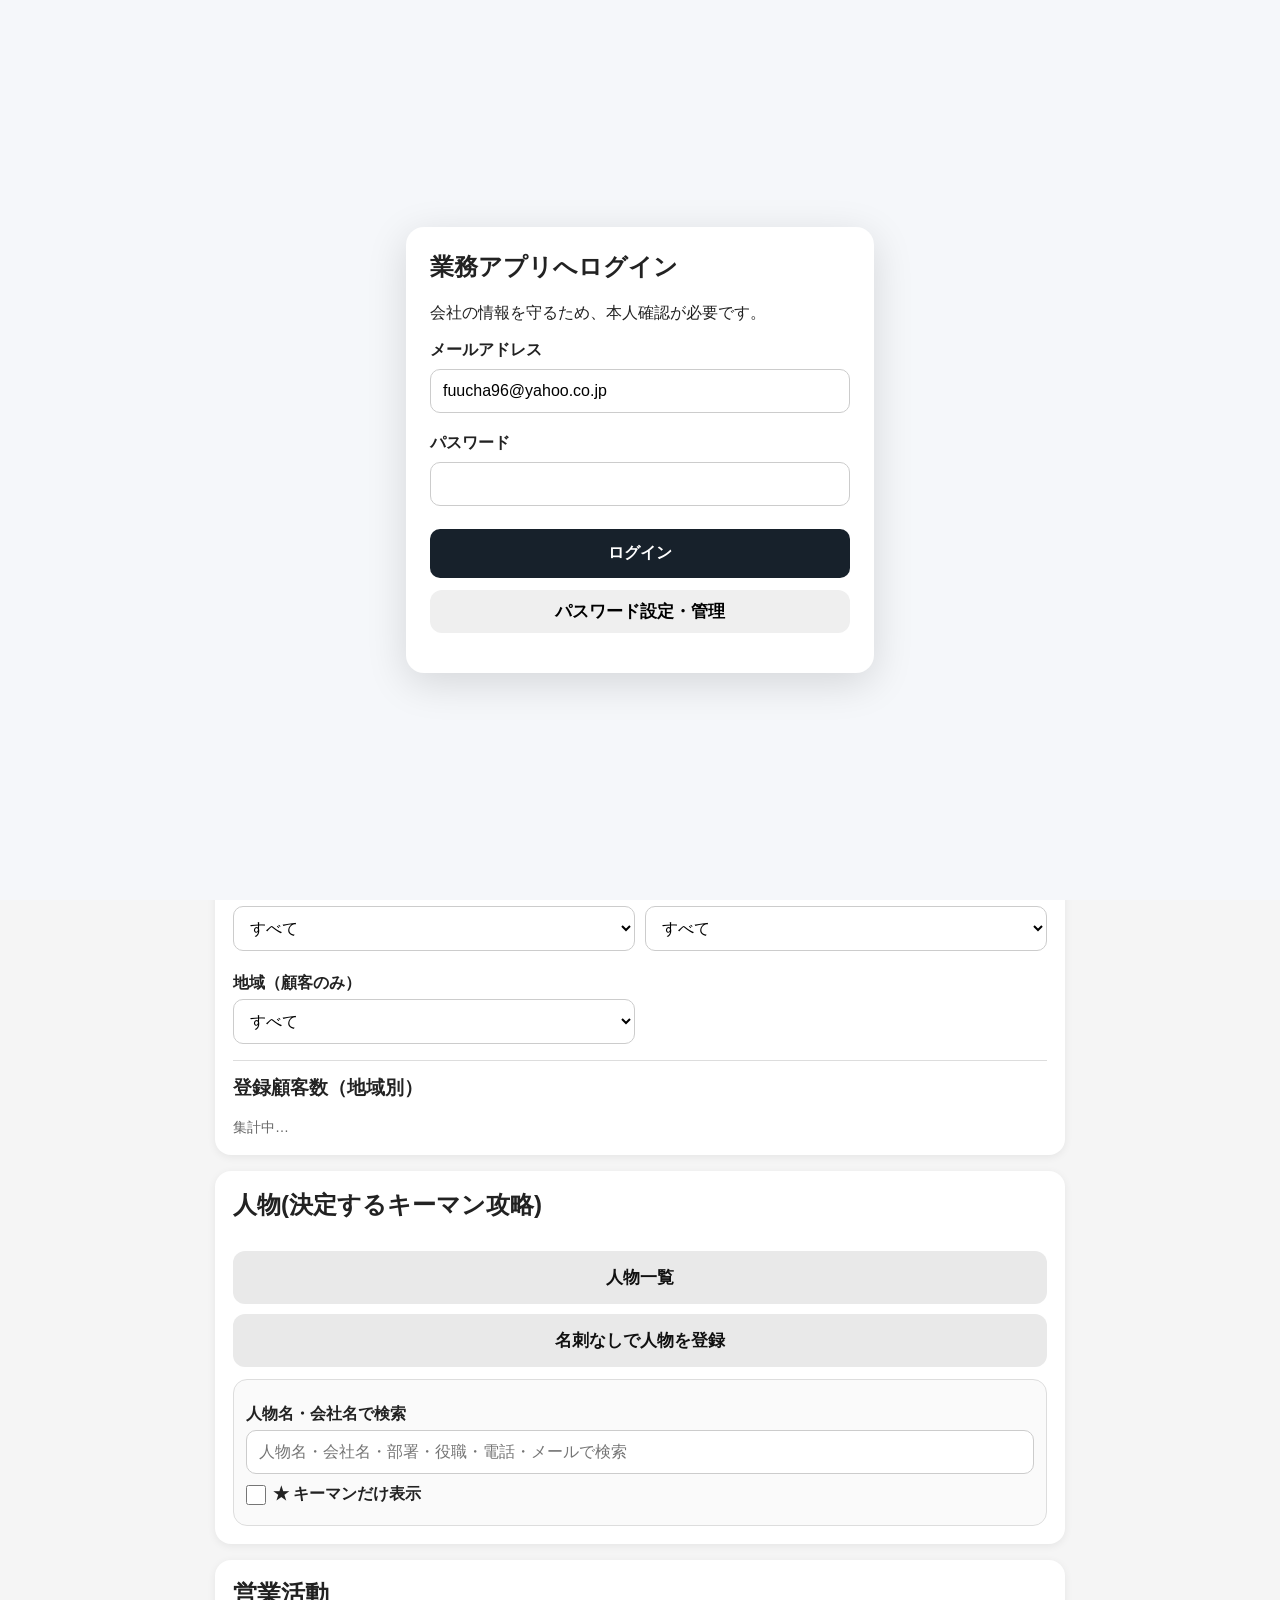
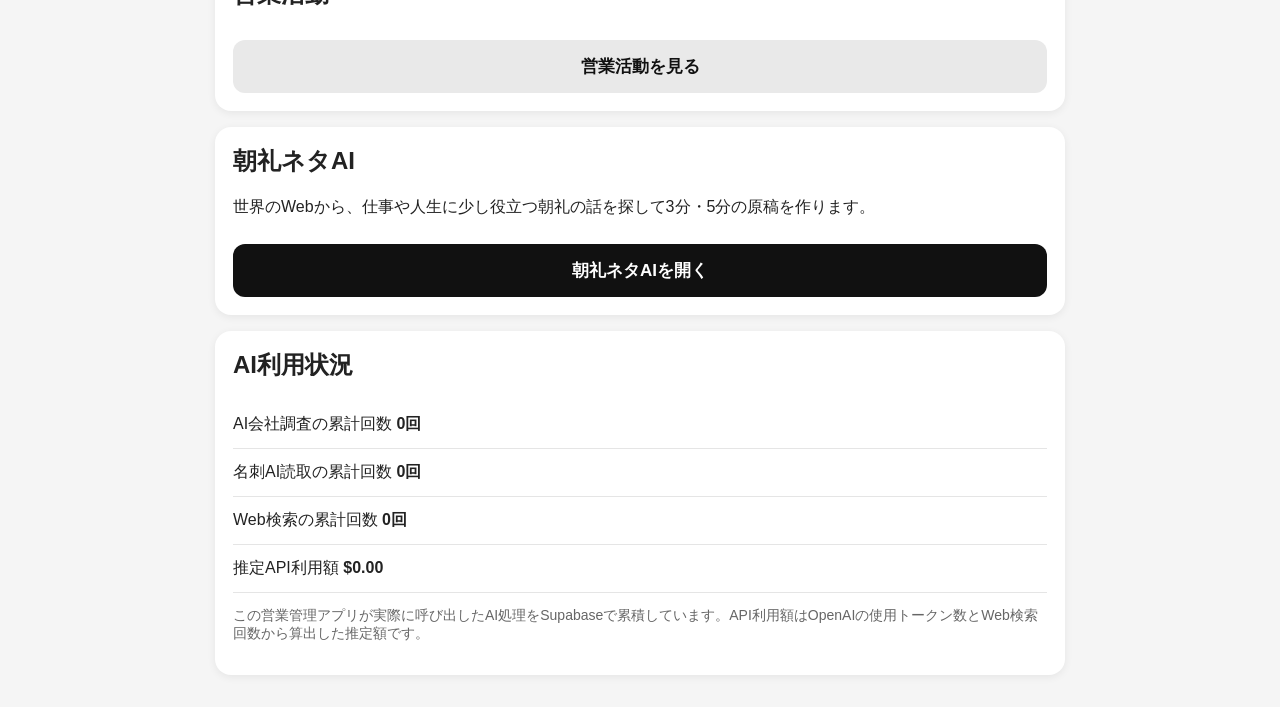
==== commit e68d2148: "Complete company owner password setup, review reminders and access records" ====
--- a/index.html
+++ b/index.html
@@ -1,5 +1,5 @@
 <!DOCTYPE html>
-<html lang="ja"><head><script src="security-auth.js?v=20261009-security1" data-project="emauqxftmauvsffdjvyh"></script><meta charset="UTF-8"><meta name="viewport" content="width=device-width,initial-scale=1"><title>営業管理</title><style>
+<html lang="ja"><head><script src="security-auth.js?v=20261009-account2" data-project="emauqxftmauvsffdjvyh"></script><meta charset="UTF-8"><meta name="viewport" content="width=device-width,initial-scale=1"><title>営業管理</title><style>
 body{font-family:-apple-system,BlinkMacSystemFont,"Segoe UI",sans-serif;margin:0;background:#f5f5f5;color:#222}header{background:#fff;padding:18px 20px;font-size:24px;font-weight:700;border-bottom:1px solid #ddd;position:sticky;top:0;z-index:5}main{padding:16px;max-width:850px;margin:auto}.card{background:#fff;border-radius:16px;padding:18px;margin-bottom:16px;box-shadow:0 2px 8px #0001}h2,h3,h4{margin-top:0}label{display:block;margin-top:12px;margin-bottom:5px;font-weight:700}input,textarea,select{width:100%;box-sizing:border-box;padding:12px;border:1px solid #ccc;border-radius:10px;font-size:16px;background:#fff}button{width:100%;padding:15px;margin-top:10px;border:0;border-radius:12px;font-size:17px;font-weight:700;cursor:pointer}.primary{background:#111;color:#fff}.secondary{background:#e9e9e9;color:#111}.row{padding:13px 0;border-bottom:1px solid #e5e5e5}.clickable{cursor:pointer;text-decoration:underline;text-underline-offset:3px}.muted{color:#666;font-size:14px}.company-summary{font-size:14px;color:#444;margin:4px 0 2px;line-height:1.45}.hidden{display:none}.section-gap{margin-top:18px;padding-top:16px;border-top:1px solid #ddd}.badge{display:inline-block;font-size:13px;font-weight:800;padding:5px 9px;border-radius:999px;margin:5px 6px 4px 0}.顧客{background:#ff4fa3;color:#fff}.材料メーカー{background:#a9ef61}.外注先{background:#66d9ff}.設備会社{background:#ffe45e}.その他{background:#ddd}.status{display:inline-block;font-size:12px;padding:4px 8px;border-radius:999px;background:#eee}.batch-card,.article{border:1px solid #ddd;border-radius:14px;padding:14px;margin-top:14px;background:#fafafa}.filters{display:grid;grid-template-columns:1fr 1fr;gap:10px}@media(max-width:560px){.filters{grid-template-columns:1fr}}.article a,.youtube-link{font-weight:700}.article .meta{font-size:13px;color:#666}.choice-group{display:flex;flex-wrap:wrap;gap:6px 16px;margin:5px 0 10px}.choice{display:inline-flex;align-items:center;gap:5px;margin:0;padding:2px 0;font-size:15px;font-weight:400}.choice input{width:16px;height:16px;margin:0}.tendency-box{border:1px solid #e6e6e6;border-radius:14px;padding:14px;margin-top:16px;background:#fffdfd}.topic-box{margin-top:14px;padding:15px;border-radius:14px;background:#fff7e8;border:1px solid #f4d9a8}.topic-box h3{margin-bottom:10px}.topic-section{margin-top:12px;padding-top:10px;border-top:1px solid #f0d7ac}.topic-section:first-of-type{margin-top:0;padding-top:0;border-top:0}.topic-section h4{font-size:16px;margin:0 0 8px}.topic-item{background:#fff;border:1px solid #ead9bd;border-radius:12px;padding:11px 12px;margin:8px 0}.topic-title{font-size:13px;font-weight:800;color:#7a5a21;margin-bottom:4px}.topic-talk{font-size:15px;line-height:1.65}.topic-why{font-size:13px;color:#666;margin-top:5px;line-height:1.5}.glossary{margin-top:16px;padding:15px;border-radius:14px;background:#f4f8ff;border:1px solid #dbe8ff}.glossary h3{margin-bottom:5px}.glossary-intro{font-size:14px;color:#555;margin:0 0 10px}.term{padding:12px 0;border-bottom:1px solid #dbe3ef}.term:last-child{border-bottom:0}.term b{display:block;margin-bottom:3px}.term span{font-size:14px;line-height:1.55;color:#333}.term-image{width:100%;max-width:420px;max-height:280px;object-fit:contain;background:#fff;border:1px solid #dbe3ef;border-radius:12px;margin-top:10px}.image-caption{font-size:12px;color:#666;margin-top:4px}.image-source{font-size:12px;margin-top:3px;display:inline-block}.drawing-box{margin-top:16px;padding:14px;border:1px solid #d9d9d9;border-radius:12px;background:#fafafa}.drawing-box h4{margin:0 0 8px}.drawing-item{padding:10px 0;border-bottom:1px solid #e5e5e5}.drawing-item:last-child{border-bottom:0}.drawing-name{font-weight:700;margin-bottom:6px}.drawing-actions{display:flex;gap:8px;align-items:center}.drawing-actions a{display:inline-block;padding:8px 10px;border-radius:9px;background:#e9e9e9;color:#111;text-decoration:none;font-weight:700}.drawing-actions button{width:auto;margin:0;padding:8px 10px;font-size:14px;background:#ffe7e7;color:#8b0000}.drawing-upload-note{font-size:13px;color:#666;line-height:1.5;margin:4px 0 10px}.contact-person-card{padding:14px 0}.contact-person-card textarea{min-height:88px}.contact-person-card button{margin-top:7px}.company-person-head{display:flex;align-items:center;justify-content:space-between;gap:10px}.company-keyman-button{width:46px;min-width:46px;height:46px;margin:0;padding:0;border-radius:50%;font-size:27px;line-height:46px;background:#eee;color:#aaa}.company-keyman-button.active{background:#fff0ad;color:#d89b00}.region-counts{margin-top:16px;padding-top:14px;border-top:1px solid #ddd}.region-count-grid{display:grid;grid-template-columns:repeat(2,minmax(0,1fr));gap:8px 12px;margin-top:10px}.region-count-item{background:#f7f7f7;border-radius:10px;padding:9px 10px;font-size:14px}.region-count-item strong{float:right}
 </style></head><body><header>業務日報を読んで訪ねる</header><main>
 <div class="card"><h2>名刺一括登録</h2><p>複数枚を1枚の写真で読み取り、名刺ごとに区分を選んでまとめて登録できます。</p><input type="file" id="cardCamera" accept="image/*" capture="environment" class="hidden"><button class="primary" id="cameraButton">名刺を撮影</button><img id="cardPreview" class="hidden" style="width:100%;margin-top:15px;border-radius:12px"><button class="primary" id="readCardButton">名刺を読み取る</button><div class="section-gap"><h3>スキャナーから一括読込</h3><p class="muted">大量の名刺はスキャナーでPDF・JPG・PNGにしてまとめて読み込めます。</p><button class="secondary" type="button" id="openScannerImportButton">スキャナー名刺を一括読込</button></div><div id="cardResult" class="hidden section-gap"><h3 id="cardResultTitle">読み取り結果</h3><button class="primary" id="saveAllCardsButtonTop">まとめて登録する</button><div id="batchCardList"></div><button class="primary" id="saveAllCardsButton">まとめて登録する</button><div class="section-gap"><p class="muted" style="margin-bottom:6px">続けて次の名刺を処理</p><button class="primary" id="cameraButtonAgain">名刺を撮影</button><button class="primary" id="readCardButtonAgain">名刺を読み取る</button></div></div></div>
